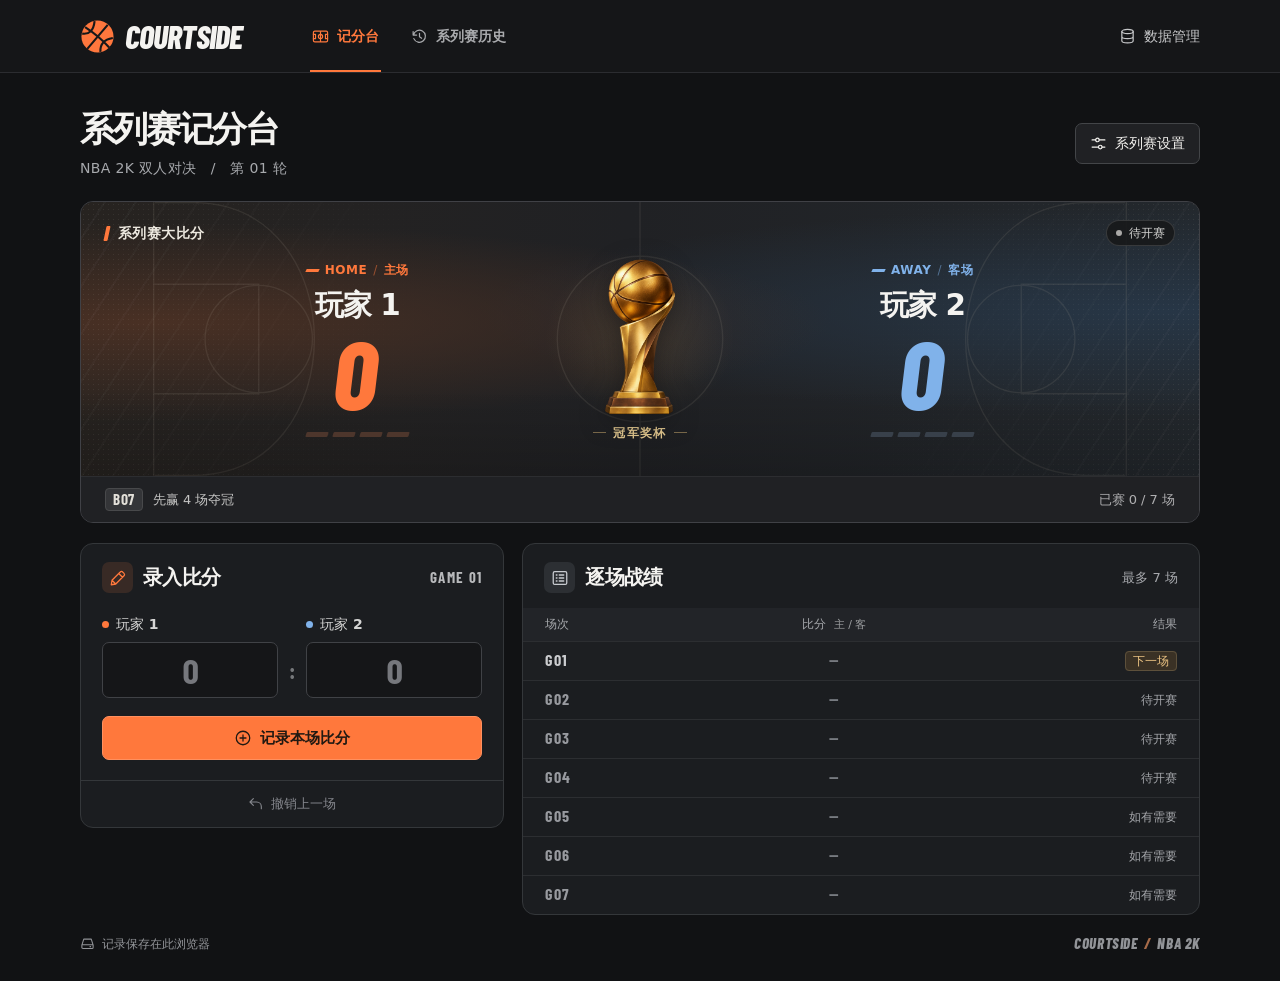
==== index.html @ f78f3f57 "Add Courtside NBA 2K series scoreboard" ====
<!doctype html>
<html lang="zh-CN">
<head>
  <meta charset="utf-8">
  <meta name="viewport" content="width=device-width, initial-scale=1, viewport-fit=cover">
  <meta name="theme-color" content="#111214">
  <meta name="description" content="和朋友打一轮 NBA 2K 系列赛。逐场记分，追踪胜场，争夺冠军奖杯。">
  <title>Courtside · NBA 2K 系列赛记分台</title>
  <link rel="icon" href="./assets/courtside.svg" type="image/svg+xml">
  <link rel="stylesheet" href="./style.css">
  <link rel="stylesheet" href="./dialogs.css">
  <link rel="stylesheet" href="./history.css">
  <script defer src="./engine.js"></script>
  <script defer src="./store.js"></script>
  <script defer src="./dialogs.js"></script>
  <script defer src="./history.js"></script>
  <script defer src="./app.js"></script>
</head>
<body>
  <a class="skip" href="#main">跳转到主要内容</a>
  <header class="site-header">
    <div class="header-inner wrap">
      <a class="brand" href="#board" aria-label="Courtside 记分台">
        <img src="./assets/courtside.svg" alt="" width="38" height="38">
        <span>COURTSIDE</span>
      </a>
      <nav aria-label="主要导航">
        <a class="nav-link active" data-view="board" href="#board" aria-current="page"><span data-icon="court"></span>记分台</a>
        <a class="nav-link" data-view="history" href="#history"><span data-icon="history"></span>系列赛历史</a>
      </nav>
      <button class="header-data" type="button" data-open="data"><span data-icon="database"></span>数据管理</button>
    </div>
  </header>

  <main class="wrap" id="main" tabindex="-1">
    <div class="titlebar">
      <div><h1 id="page-title">系列赛记分台</h1><p id="page-caption">NBA 2K 双人对决</p></div>
      <button class="secondary-btn" id="settings" type="button" data-open="settings"><span data-icon="sliders"></span>系列赛设置</button>
    </div>
    <div id="storage-warning" class="storage-warning" hidden></div>

    <div id="board-view">
      <section class="scoreboard" aria-labelledby="matchup-title">
        <div class="arena">
          <div class="arena-pattern" aria-hidden="true"></div>
          <svg class="court-lines" viewBox="0 0 1000 280" preserveAspectRatio="xMidYMid slice" aria-hidden="true" focusable="false">
            <g fill="none" stroke="currentColor" stroke-width="1.2">
              <path d="M65 -42H935V322H65Z M500 -42V322"/>
              <circle cx="500" cy="140" r="74"/>
              <path d="M66 18H100C245 18 245 262 100 262H66 M934 18H900C755 18 755 262 900 262H934 M65 91H159V189H65 M935 91H841V189H935"/>
              <circle cx="159" cy="140" r="48"/><circle cx="841" cy="140" r="48"/>
            </g>
          </svg>
          <div class="hero-top">
            <h2 id="matchup-title"><i></i>系列赛大比分</h2>
            <span class="status-pill" id="series-status"><i></i><span>待开赛</span></span>
          </div>
          <div class="matchup">
            <div class="competitor home">
              <span class="side-tag"><i></i>HOME <b>/</b> 主场</span>
              <h3 id="name-home">玩家 1</h3>
              <div class="win-count" id="wins-home" aria-label="主场 0 胜">0</div>
              <div class="win-marks" id="marks-home" aria-hidden="true"></div>
            </div>
            <div class="trophy-block">
              <div class="trophy-halo">
                <img id="trophy" src="./assets/trophy.png" alt="金色篮球冠军奖杯" width="238" height="512">
              </div>
              <div class="trophy-plaque"><i></i><span id="trophy-label">冠军奖杯</span><i></i></div>
            </div>
            <div class="competitor away">
              <span class="side-tag"><i></i>AWAY <b>/</b> 客场</span>
              <h3 id="name-away">玩家 2</h3>
              <div class="win-count" id="wins-away" aria-label="客场 0 胜">0</div>
              <div class="win-marks" id="marks-away" aria-hidden="true"></div>
            </div>
          </div>
        </div>
        <div class="hero-foot">
          <div><span class="format" id="hero-bo">BO7</span><span id="hero-rule">先赢 4 场夺冠</span></div>
          <span class="progress-count" id="progress-count">已赛 0 / 7 场</span>
        </div>
      </section>

      <div class="score-panels">
        <section class="panel entry-panel" aria-labelledby="entry-heading">
          <div class="panel-heading"><div class="panel-heading-label"><span class="icon-box orange-icon" data-icon="pen"></span><h2 id="entry-heading">录入比分</h2></div><span class="game-label" id="game-label">GAME 01</span></div>
          <form id="score-form" novalidate>
            <div class="score-inputs">
              <label class="input-side home"><span class="input-name"><i></i><span id="input-home-label">玩家 1</span></span><input id="score-home" type="text" inputmode="numeric" pattern="[0-9]*" autocomplete="off" maxlength="6" placeholder="0" required></label>
              <span class="input-colon" aria-hidden="true">:</span>
              <label class="input-side away"><span class="input-name"><i></i><span id="input-away-label">玩家 2</span></span><input id="score-away" type="text" inputmode="numeric" pattern="[0-9]*" autocomplete="off" maxlength="6" placeholder="0" required></label>
            </div>
            <p id="score-error" class="form-error" role="alert" hidden></p>
            <button class="record-btn" type="submit"><span data-icon="plus-circle"></span>记录本场比分</button>
          </form>
          <div class="winner-card" id="winner-card" hidden>
            <span class="winner-icon" data-icon="trophy"></span>
            <strong id="winner-name"></strong><p id="winner-text"></p>
            <button class="record-btn" type="button" data-open="next"><span data-icon="plus-circle"></span>开始下一轮</button>
          </div>
          <div class="entry-foot"><button id="undo" class="text-button" type="button" data-open="undo" disabled><span data-icon="undo"></span>撤销上一场</button></div>
        </section>
        <section class="panel log-panel" aria-labelledby="log-heading">
          <div class="panel-heading"><div class="panel-heading-label"><span class="icon-box" data-icon="list"></span><h2 id="log-heading">逐场战绩</h2></div><span class="quiet-meta" id="log-total">共 7 场</span></div>
          <div class="table-scroll"><table class="log-table"><thead><tr><th scope="col">场次</th><th scope="col">比分 <span class="order-hint">主 / 客</span></th><th scope="col">结果</th></tr></thead><tbody id="game-list"></tbody></table></div>
        </section>
      </div>
    </div>
    <section id="history-view" aria-label="历史系列赛" hidden></section>
  </main>
  <footer class="wrap site-footer">
    <span class="save-state" id="save-state"><span data-icon="drive"></span><span id="save-text">保存在此浏览器</span></span>
    <span class="footer-wordmark">COURTSIDE <i>/</i> NBA 2K</span>
  </footer>
  <div id="toast" class="toast" role="status" aria-live="polite"></div>
  <noscript>请启用 JavaScript 以使用系列赛记分台。</noscript>
</body>
</html>
---- style.css ----
@font-face{font-family:"Barlow Condensed";src:url("./assets/barlow-condensed-bold.ttf") format("truetype");font-style:normal;font-weight:700;font-display:swap}
@font-face{font-family:"Barlow Condensed";src:url("./assets/barlow-condensed-extrabold-italic.ttf") format("truetype");font-style:italic;font-weight:800;font-display:swap}
:root {
  color-scheme:dark;
  --bg:#111214; --panel:#1b1d20; --line:#34373a; --muted:#a7a9ad;
  --ink:#f4f3f0; --orange:#ff783c; --blue:#80b2ea; --gold:#e5bd70;
  --display:"Barlow Condensed","Arial Narrow",sans-serif;
  --body:"PingFang SC","Noto Sans SC","Microsoft YaHei",system-ui,sans-serif;
}
*{box-sizing:border-box}
body{margin:0;background:var(--bg);font-family:var(--body);color:var(--ink);line-height:1.5;-webkit-font-smoothing:antialiased}
[hidden]{display:none!important}
button,input{font:inherit}
button,a,input{-webkit-tap-highlight-color:transparent}
button{cursor:pointer;color:inherit}
button:disabled{cursor:default}
button:focus-visible,a:focus-visible,summary:focus-visible{outline:2px solid var(--orange);outline-offset:4px}
input:focus-visible{outline:2px solid var(--orange);outline-offset:2px}
button:not(:disabled):active{transform:translateY(1px)}
a{color:inherit}
h1,h2,h3,p{margin:0}
.skip{position:fixed;z-index:20;top:-8rem;left:1rem;background:var(--orange);color:#151515;padding:8px 15px}
.skip:focus{top:1rem}
.wrap{width:min(1120px,calc(100% - 88px));margin-inline:auto}
.site-header{background:#151618;border-bottom:1px solid #2b2c30}
.header-inner{display:flex;align-items:center;gap:clamp(28px,5.3vw,82px);height:72px}
.brand{display:inline-flex;align-items:center;gap:10px;text-decoration:none}
.brand img{width:35px;height:35px}
.brand span,.footer-wordmark{font:italic 800 32px/.95 var(--display);letter-spacing:-.028em}
.header-inner nav{height:100%;display:flex;gap:28px}
.nav-link{border-bottom:2px solid transparent;display:inline-flex;align-items:center;gap:8px;padding:2px 2px 0;text-decoration:none;color:#a9aaad;font-size:14px;font-weight:600;white-space:nowrap}
.nav-link svg,.header-data svg,.secondary-btn svg{width:17px;height:17px}
.nav-link:hover,.text-button:hover:not(:disabled){color:var(--ink)}
.nav-link.active{color:var(--orange);border-bottom-color:var(--orange)}
[data-icon]{display:inline-flex;align-items:center;justify-content:center;flex:none}
.header-data,.secondary-btn{display:inline-flex;align-items:center;justify-content:center;gap:8px;font-size:14px;white-space:nowrap;font-weight:550;border-radius:7px}
.header-data{margin-left:auto;background:transparent;border:0;color:#c6c7c9;padding:10px 0 10px 10px}
.header-data:hover{color:white}
main{outline:none}
.titlebar{display:flex;align-items:center;justify-content:space-between;gap:16px;margin:34px 0 22px}
h1{font-size:clamp(29px,2.75vw,40px);line-height:1.25;letter-spacing:-.055em;font-weight:770}
.titlebar p{font-size:14px;color:var(--muted);margin-top:7px;letter-spacing:.025em}
.secondary-btn{border:1px solid #434548;background:#202124;padding:9px 14px;min-height:40px}
.secondary-btn:hover{background:#2a2c2e;border-color:#666}
.scoreboard,.panel{border:1px solid var(--line);border-radius:13px;overflow:hidden;background:var(--panel)}
.scoreboard{border-color:#404146}
.arena{position:relative;isolation:isolate;overflow:hidden;background:radial-gradient(ellipse at 6% 44%,#493024 0%,transparent 46%),radial-gradient(ellipse at 97% 40%,#273646 0%,transparent 45%),linear-gradient(90deg,#272320,#202124 49%,#23282d)}
.arena::before,.arena::after{content:"";position:absolute;z-index:-1;inset:0;pointer-events:none}
.arena::before{background:repeating-linear-gradient(123deg,transparent 0 19px,rgba(255,255,255,.032) 19px 21px,transparent 21px 26px);mask-image:linear-gradient(110deg,#151515,transparent 29%,transparent 72%,black)}
.arena::after{background:linear-gradient(180deg,transparent 68%,rgba(0,0,0,.19))}
.arena-pattern{position:absolute;inset:0;background-image:radial-gradient(rgba(241,234,217,.22) .7px,transparent 1px);background-size:5px 5px;mask-image:linear-gradient(92deg,#0006,transparent 33%,transparent 67%,#0006);z-index:-1}
.court-lines{position:absolute;inset:0;width:100%;height:100%;color:#b8af9e;opacity:.115;z-index:-1;pointer-events:none}
.hero-top{display:flex;align-items:center;justify-content:space-between;gap:10px;position:relative;margin:18px 24px 0}
.hero-top h2{display:flex;align-items:center;gap:9px;font-size:14px;color:#ece8df;font-weight:650;letter-spacing:.035em}
.hero-top h2 i{display:block;background:var(--orange);width:4px;height:15px;border-radius:1px;transform:skew(-12deg)}
.status-pill{display:flex;align-items:center;gap:7px;background:#17191ae0;border:1px solid #ffffff23;color:#d3d3d1;font-size:12px;font-weight:550;padding:3px 9px;border-radius:20px}
.status-pill i{width:6px;height:6px;border-radius:50%;background:#aaa9a7}
.status-pill.playing i{background:#87c4a4}
.status-pill.finished{color:#f0cb83;border-color:#e5bd7040}.status-pill.finished i{background:var(--gold)}
.matchup{width:min(88%,930px);margin:0 auto;display:grid;grid-template-columns:minmax(0,1fr) minmax(115px,.55fr) minmax(0,1fr);align-items:center;text-align:center;min-height:230px;padding:0 0 22px;position:relative}
.home{--side:var(--orange)} .away{--side:var(--blue)}
.competitor{min-width:0;display:flex;align-items:center;flex-direction:column}
.side-tag{display:flex;align-items:center;gap:6px;color:var(--side);font-size:12px;font-weight:650;letter-spacing:.045em;line-height:1.3}
.side-tag i{width:13px;height:3px;transform:skew(-25deg);background:var(--side)}
.side-tag b{font-weight:400;opacity:.5}
.competitor h3{font-size:clamp(20px,2.3vw,31px);max-width:100%;overflow-wrap:anywhere;font-weight:700;line-height:1.25;letter-spacing:-.035em;margin:9px 0 3px}
.win-count{color:var(--side);font:italic 800 clamp(78px,7.4vw,108px)/.96 var(--display);font-variant-numeric:tabular-nums;letter-spacing:-.04em;padding-right:.08em}
.win-marks{display:flex;align-items:center;justify-content:center;gap:5px;margin-top:14px}
.win-marks i{width:22px;height:5px;border-radius:1px;background:color-mix(in srgb,var(--side) 17%,#292929);transform:skew(-17deg)}
.win-marks .won{background:var(--side)}
.trophy-block{align-self:center;display:flex;align-items:center;flex-direction:column;min-width:0}
.trophy-halo{position:relative;display:grid;place-items:center;width:100%;isolation:isolate}
.trophy-halo::before{content:"";position:absolute;z-index:-1;width:200px;height:180px;background:radial-gradient(ellipse,#d7a55321,transparent 67%);pointer-events:none}
.trophy-halo img{width:auto;height:157px;max-width:95%;object-fit:contain;filter:drop-shadow(0 6px 12px #10101190)}
.trophy-plaque{display:flex;align-items:center;justify-content:center;gap:7px;font-size:12px;font-weight:650;letter-spacing:.12em;color:#e3c88f;margin-top:8px;max-width:100%}
.trophy-plaque i{width:13px;height:1px;background:#b99b66;opacity:.58;flex:none}
.trophy-plaque span{overflow-wrap:anywhere;min-width:0}
.scoreboard.champion .trophy-halo img{filter:drop-shadow(0 0 12px #bd901b55)}
.hero-foot{padding:11px 24px;display:flex;align-items:center;justify-content:space-between;gap:12px;background:#202124;border-top:1px solid #ffffff0e;color:#c4c4c3;font-size:13px}
.hero-foot>div{display:flex;align-items:center;gap:10px}
.format{color:#e3e0d9;background:#343538;border:1px solid #48494b;border-radius:4px;padding:0px 7px;font:700 15px/1.4 var(--display);letter-spacing:.04em}
.progress-count{font-variant-numeric:tabular-nums;color:#afafb1}
.score-panels{display:grid;grid-template-columns:minmax(275px,.77fr) minmax(0,1.23fr);gap:18px;margin-top:20px;align-items:start}
.panel-heading{display:flex;align-items:center;justify-content:space-between;gap:10px;padding:18px 21px 15px}
.panel-heading-label{display:flex;align-items:center;gap:10px}
.panel-heading h2{font-size:20px;font-weight:700;line-height:1.25;letter-spacing:-.035em}
.icon-box{width:31px;height:31px;border-radius:7px;background:#2c2f33;color:#c8cbd0}
.icon-box svg{width:18px;height:18px}
.orange-icon{color:var(--orange);background:#382a25}
.game-label{font:700 15px/1 var(--display);color:#b8b9bb;letter-spacing:.09em}
.quiet-meta{font-size:13px;color:var(--muted)}
#score-form{padding:6px 21px 20px}
.score-inputs{display:grid;grid-template-columns:minmax(0,1fr) auto minmax(0,1fr);align-items:end;gap:11px}
.input-side{display:flex;flex-direction:column;gap:7px;min-width:0}
.input-name{display:flex;align-items:center;gap:7px;color:#d5d5d4;font-weight:550;font-size:14px;overflow-wrap:anywhere}
.input-name i,.win-dot{width:7px;height:7px;border-radius:50%;background:var(--side);display:inline-block;flex-shrink:0}
.input-side input{width:100%;border:1px solid #404246;background:#151618;border-radius:7px;text-align:center;color:var(--side);height:56px;font:700 35px/1 var(--display);font-variant-numeric:tabular-nums}
.input-side input:focus-visible{outline-color:var(--side)}
.input-side input::placeholder{color:#76787d;opacity:1}
.input-side input[aria-invalid=true]{border-color:#f8957c}
.input-colon{height:56px;display:grid;place-content:center;color:#76787b;font:bold 23px/1 var(--display)}
.record-btn{display:flex;justify-content:center;align-items:center;gap:8px;width:100%;min-height:44px;margin-top:18px;border:1px solid #ff905f;border-radius:7px;background:var(--orange);color:#211912;font-weight:700;font-size:15px}
.record-btn:hover{background:#ff8a54}.record-btn:disabled{opacity:.7}
.record-btn svg{width:18px;height:18px}
.entry-foot{border-top:1px solid var(--line);padding:8px 21px;display:flex;justify-content:center}
.text-button{border:0;background:none;display:inline-flex;align-items:center;gap:7px;min-height:30px;color:#c4c7ca;font-size:13px}
.text-button svg{width:16px;height:16px}.text-button:disabled{color:#84868c}
.table-scroll{width:100%;overflow-x:auto}
.log-table{width:100%;border-collapse:collapse;table-layout:fixed;text-align:left}
.log-table th:first-child,.log-table td:first-child{padding-left:22px;width:29%}
.log-table th:nth-child(2),.log-table td:nth-child(2){text-align:center;width:34%}
.log-table th:last-child,.log-table td:last-child{text-align:right;padding-right:22px}
.log-table thead{background:#222428;color:#a6a8ac}
.log-table th{font-weight:500;font-size:12px;padding:7px 0}
.order-hint{font-size:11px;color:#9b9d9f;margin-left:4px}
.log-table td{padding:8px 0;border-top:1px solid #2c2e31;font-size:14px}
.game-num{font:700 16px/1.2 var(--display);letter-spacing:.08em;color:#cbcccf}
tr.future .game-num{color:#989a9f}tr.upcoming{background:#ffffff02}
.log-score{font:700 19px/1 var(--display);letter-spacing:.04em}
.log-score .higher-home{color:var(--orange)}.log-score .higher-away{color:var(--blue)}
.log-score b{font-weight:400;color:#87898d;padding:0 4px}
.result-name{font-size:13px;font-weight:550;display:inline-flex;align-items:center;gap:6px;max-width:100%;overflow-wrap:anywhere}
.result-name .win-dot{width:6px;height:6px}
.empty-score{font:700 16px/1 var(--display);letter-spacing:.08em;color:#777a80}
.game-status{font-size:12px;color:#a4a6aa}
.upcoming .game-status{border:1px solid #5d503b;border-radius:4px;padding:2px 7px;color:#e9c182;background:#3a3125}
.winner-card{text-align:center;padding:0 21px 18px}
.winner-card .winner-icon{color:var(--gold);margin:0 auto;display:flex}
.winner-card strong{font-size:21px;display:block;overflow-wrap:anywhere;margin-top:5px;color:var(--gold)}
.winner-card p{font-size:14px;color:var(--muted);margin-top:4px}
.site-footer{display:flex;justify-content:space-between;align-items:center;gap:10px;padding:20px 0 28px;color:#929498;font-size:12px}
.save-state{display:inline-flex;align-items:center;gap:7px}.save-state svg{width:15px;height:15px}
.footer-wordmark{font-size:15px;letter-spacing:.04em;color:#929498}.footer-wordmark i{color:#a66b49;margin:0 3px}
.toast{position:fixed;bottom:22px;left:50%;transform:translateX(-50%);z-index:12;background:#f1ebe3;border:1px solid #fff5;color:#191818;padding:10px 17px;border-radius:8px;box-shadow:0 4px 25px #0006;font-size:14px;font-weight:550;max-width:calc(100% - 30px);width:max-content;pointer-events:none}
.toast:empty{display:none}
.form-error,.storage-warning{color:#ffb090;font-size:14px;line-height:1.6;margin-top:10px}
.storage-warning{background:#392d24;border:1px solid #63503b;padding:12px 16px;border-radius:8px;margin:0 0 12px}
@media(min-width:1500px){.titlebar{margin-top:42px}.matchup{min-height:248px}}
@media(max-width:800px){.wrap{width:calc(100% - 40px)}.header-inner{gap:30px;height:64px}.header-inner nav{gap:18px}.matchup{width:96%}.score-panels{gap:12px;grid-template-columns:minmax(245px,.85fr) minmax(0,1.15fr)}.panel-heading{padding:16px}.panel-heading h2{font-size:18px}#score-form{padding:4px 16px 17px}.order-hint{display:none}}
@media(max-width:650px){
  .wrap{width:calc(100% - 32px)}.header-inner{height:auto;min-height:89px;display:grid;gap:0;grid-template-columns:1fr auto;grid-template-rows:50px 39px}
  .brand{width:fit-content;gap:7px}.brand img{width:27px;height:27px}.brand span{font-size:27px}
  .header-data{grid-row:1;grid-column:2;font-size:13px;min-height:40px}.header-data svg{width:15px;height:15px}
  .header-inner nav{grid-row:2;grid-column:1/-1;gap:25px}.nav-link{font-size:13px;gap:6px;padding-top:0}.nav-link svg{width:15px;height:15px}
  .titlebar{margin:20px 0 15px;gap:8px}.titlebar p{font-size:12px;margin-top:4px}.secondary-btn{padding:7px 10px;min-height:38px;font-size:13px;gap:5px}
  .hero-top{margin:14px 14px 0}.hero-top h2{font-size:13px}.status-pill{font-size:11px}
  .matchup{width:100%;grid-template-columns:minmax(0,1fr) minmax(73px,.62fr) minmax(0,1fr);padding:9px 11px 20px;min-height:167px}
  .competitor h3{font-size:20px;margin:7px 0 1px}.win-count{font-size:70px}.win-marks{gap:4px;margin-top:9px}.win-marks i{width:14px;height:4px}
  .trophy-halo img{height:105px}.trophy-plaque{font-size:10px;gap:4px;letter-spacing:.02em;margin-top:5px}.trophy-plaque i{width:7px}.trophy-halo::before{width:125px;height:120px}
  .side-tag{font-size:10px;gap:4px}.side-tag i{width:8px;height:2px}
  .hero-foot{padding:9px 14px;font-size:12px}.format{font-size:13px}
  .score-panels{grid-template-columns:1fr;gap:14px;margin-top:14px}.panel-heading{padding:15px 16px 11px}
  .score-inputs{gap:12px}.input-side input,.input-colon{height:48px}.input-side input{font-size:30px}
  .record-btn{margin-top:14px}.entry-foot{padding:3px 16px}.text-button{min-height:36px}
  .log-table td{padding:9px 0}.site-footer{padding-top:17px}.footer-wordmark{font-size:13px}.order-hint{display:inline}
}
@media(max-width:355px){.wrap{width:calc(100% - 22px)}.secondary-btn{font-size:12px}h1{font-size:26px}.win-marks i{width:11px}.trophy-halo img{height:92px}.competitor h3{font-size:18px}.matchup{padding-inline:5px}}
---- dialogs.css ----
.cs-dialog {
  box-sizing: border-box;
  width: min(470px, calc(100vw - 32px));
  max-height: min(90vh, 760px);
  max-height: min(90dvh, 760px);
  margin: auto;
  padding: 0;
  overflow: auto;
  color-scheme: dark;
  color: #f6f6f5;
  background: var(--panel, #1b1d20);
  border: 1px solid #45474a;
  border-radius: 18px;
  font: inherit;
  text-align: left;
  box-shadow: 0 24px 80px #0008;
}
.cs-dialog[open] { animation: cs-sheet-in .16s ease-out; }
.cs-dialog::backdrop { background: rgb(8 9 11 / 74%); backdrop-filter: blur(4px); }
body:has(.cs-dialog[open]) { overflow: hidden; }
.cs-dialog *, .cs-dialog *::after, .cs-dialog *::before { box-sizing: border-box; }
.cs-d-inner { padding: 24px; }
.cs-d-head { display: flex; align-items: center; justify-content: space-between; gap: 12px; margin-block-end: 12px; }
.cs-d-heading { display: flex; align-items: center; gap: 9px; }
.cs-d-heading > svg { flex-shrink: 0; color: var(--orange, #ff783c); }
.cs-dialog button, .cs-dialog input { font: inherit; }
.cs-dialog button { cursor: pointer; touch-action: manipulation; }
.cs-d-close {
  width: 36px; height: 36px; padding: 0; display: grid; place-items: center;
  border-radius: 50%; border: 1px solid var(--line, #34373a); background: transparent; color: var(--muted, #a7a9ad);
}
.cs-d-close:hover { color: #fff; border-color: #747577; }
.cs-dialog .cs-d-title { margin: 0; font-size: 26px; font-weight: 750; line-height: 1.23; letter-spacing: -.025em; }
.cs-dialog .cs-d-description { margin: 0 0 23px; color: var(--muted, #a7a9ad); font-size: 14px; line-height: 1.6; }
.cs-d-form { margin: 0; }
.cs-d-players { display: grid; grid-template-columns: repeat(2, minmax(0, 1fr)); gap: 12px; }
.cs-d-player { min-width: 0; display: grid; gap: 8px; }
.cs-d-player > span, .cs-d-fieldset legend { font-size: 13px; color: #d7d7d7; font-weight: 600; }
.cs-d-player > span { display: flex; gap: 8px; align-items: center; }
.cs-d-dot { width: 7px; height: 7px; border-radius: 50%; }
.cs-d-dot.p1 { background: var(--orange, #ff783c); }
.cs-d-dot.p2 { background: var(--blue, #80b2ea); }
.cs-dialog .cs-d-player input {
  width: 100%; min-width: 0; height: 44px; border-radius: 7px;
  padding: 0 11px; font-size: 16px; color: #fff; background: #131517; border: 1px solid #3d4044;
}
.cs-d-fieldset { display: block; min-width: 0; margin: 22px 0 0; padding: 0; border: 0; }
.cs-d-fieldset legend { margin-bottom: 9px; padding: 0; }
.cs-d-formats { display: grid; grid-template-columns: repeat(3, minmax(0, 1fr)); gap: 7px; }
.cs-d-option { position: relative; cursor: pointer; }
.cs-d-option input {
  position: absolute; width: 1px; height: 1px; top: 50%; left: 50%;
  clip-path: inset(50%); margin: 0; overflow: hidden;
}
.cs-d-option > span {
  display: grid; justify-items: center; align-content: center; gap: 1px; min-height: 62px;
  color: #d4d4d5; background: #191b1e; border: 1px solid #404247; border-radius: 8px;
}
.cs-d-option b { font-family: 'Barlow Condensed', 'Arial Narrow', sans-serif; font-size: 20px; line-height: 1.15; }
.cs-d-option small { color: var(--muted, #a7a9ad); font-size: 11px; }
.cs-d-option input:checked + span { color: #ff955e; border-color: var(--orange, #ff783c); background: #32251f; }
.cs-d-option input:checked + span small { color: #edb291; }
.cs-d-option:has(input:disabled) { cursor: default; }
.cs-d-option input:disabled:not(:checked) + span { opacity: .64; }
.cs-dialog .cs-d-hint { margin: 8px 0 0; color: var(--muted, #a7a9ad); font-size: 12px; }
.cs-d-reset-row { margin-top: 21px; border-top: 1px solid var(--line, #34373a); padding-top: 9px; }
.cs-dialog .cs-d-text-btn {
  display: inline-flex; align-items: center; gap: 7px; min-height: 40px; padding: 0 3px;
  color: #efac92; border: 0; border-radius: 4px; background: transparent; font-size: 13px;
}
.cs-d-text-btn:hover { text-decoration: underline; text-underline-offset: 3px; }
.cs-d-actions { display: flex; justify-content: flex-end; gap: 9px; margin-top: 24px; }
.cs-dialog .cs-d-btn {
  min-height: 42px; padding: 8px 17px; border: 1px solid transparent; border-radius: 7px;
  text-align: center; line-height: 1.3; font-size: 14px; font-weight: 650;
}
.cs-dialog .cs-d-secondary { border-color: #474a4d; color: #e0e0de; background: #222427; }
.cs-dialog .cs-d-secondary:hover { background: #303337; }
.cs-d-primary { background: var(--orange, #ff783c); color: #20150f; }
.cs-d-primary:hover { background: #ff945d; }
.cs-d-danger { background: #ffa488; color: #32190f; }
.cs-d-danger:hover { background: #ffbba6; }
.cs-d-btn:disabled { opacity: .6; cursor: wait; }
.cs-dialog .cs-d-error {
  margin: 16px 0 0; padding: 8px 11px; border-left: 2px solid #ff966f;
  background: #352622; color: #ffbea9; font-size: 13px; line-height: 1.55;
}
.cs-d-summary {
  display: flex; justify-content: space-between; align-items: center; gap: 12px;
  background: #141618; border: 1px solid var(--line, #34373a); border-radius: 9px; padding: 13px;
}
.cs-d-summary span, .cs-d-summary small { font-size: 12px; color: var(--muted, #a7a9ad); }
.cs-d-summary span { flex-shrink: 0; }
.cs-d-summary strong { font-size: 15px; text-align: right; overflow-wrap: anywhere; }
.cs-d-summary.cs-d-preview { align-items: flex-start; flex-direction: column; gap: 5px; }
.cs-d-preview strong { text-align: left; }
.cs-d-preview span { max-width: 100%; overflow-wrap: anywhere; }
.cs-d-data-list { border: 1px solid var(--line, #34373a); border-radius: 10px; overflow: hidden; }
.cs-dialog .cs-d-data-row {
  width: 100%; min-height: 66px; display: flex; align-items: center; gap: 11px;
  padding: 11px 13px; margin: 0; border: 0; border-radius: 0; text-align: left; color: #f5f5f4; background: #202225;
}
.cs-dialog .cs-d-data-row + .cs-d-data-row { border-top: 1px solid var(--line, #34373a); }
.cs-dialog .cs-d-data-row:hover { background: #292b2e; }
.cs-d-data-icon { display: grid; place-items: center; width: 35px; height: 35px; border-radius: 7px; color: #e3dcd5; background: #303033; }
.cs-d-data-row > svg { margin-left: auto; flex-shrink: 0; color: var(--muted, #a7a9ad); }
.cs-d-data-copy { display: grid; gap: 2px; }
.cs-d-data-copy strong { font-size: 14px; }
.cs-d-data-copy small { font-size: 12px; color: var(--muted, #a7a9ad); }
.cs-dialog .cs-d-storage { display: flex; align-items: flex-start; gap: 7px; margin: 15px 0 0; color: var(--muted, #a7a9ad); font-size: 12px; line-height: 1.55; }
.cs-d-storage svg { flex-shrink: 0; margin-top: 2px; }
.cs-dialog :is(button, input):focus-visible, .cs-d-option input:focus-visible + span {
  outline: 2px solid #ffb591; outline-offset: 3px;
}
.cs-dialog .cs-d-data-row:focus-visible { outline-offset: -3px; }
@keyframes cs-sheet-in {
  from { opacity: .2; transform: translateY(5px); }
  to { opacity: 1; transform: translateY(0); }
}
@media (max-width: 480px) {
  .cs-d-inner { padding: 18px; }
  .cs-d-actions .cs-d-btn { flex: 1; }
  .cs-d-close { width: 42px; height: 42px; }
  .cs-d-players { gap: 8px; }
}
@media (max-width: 320px) { .cs-d-players { grid-template-columns: 1fr; } }
@media (prefers-reduced-motion: reduce) { .cs-dialog[open] { animation: none; } }
---- history.css ----
.archive-list {
  display: grid;
  gap: 14px;
}
.archive-entry,
.archive-empty {
  color: #f5f4f1;
  background: var(--panel, #1b1d20);
  border: 1px solid var(--line, #34373a);
  border-radius: 16px;
}
.archive-empty {
  display: grid;
  justify-items: center;
  padding: clamp(38px, 7vw, 78px) 22px;
  text-align: center;
}
.archive-empty-emblem,
.archive-mark {
  display: grid;
  place-items: center;
  color: var(--orange, #ff783c);
  background: #30251f;
  border: 1px solid #56372a;
}
.archive-empty-emblem {
  width: 72px;
  height: 72px;
  border-radius: 22px;
  transform: rotate(-6deg);
}
.archive-empty-emblem svg {
  width: 36px;
  transform: rotate(6deg);
}
.archive-empty h2 {
  margin: 22px 0 8px;
  font-size: clamp(19px, 2.3vw, 25px);
}
.archive-empty p {
  margin: 0;
  color: var(--muted, #a7a9ad);
  font-size: 14px;
  line-height: 1.75;
}
.archive-return {
  appearance: none;
  margin: 25px 0 0;
  padding: 10px 20px;
  min-height: 44px;
  font: inherit;
  font-size: 14px;
  font-weight: 700;
  color: #22150e;
  background: var(--orange, #ff783c);
  border: 0;
  border-radius: 8px;
  cursor: pointer;
}
.archive-return:hover {
  background: #ff925d;
}
.archive-summary {
  display: grid;
  grid-template-columns: 42px minmax(0, 1fr) minmax(100px, 25%) 12px;
  align-items: center;
  gap: 18px;
  padding: 20px 24px;
  list-style: none;
  cursor: pointer;
}
.archive-summary::-webkit-details-marker {
  display: none;
}
.archive-summary:focus-visible,
.archive-return:focus-visible {
  outline: 2px solid var(--orange, #ff783c);
  outline-offset: 3px;
}
.archive-mark {
  width: 42px;
  height: 42px;
  border-radius: 12px;
}
.archive-mark svg {
  width: 24px;
}
.archive-description,
.archive-tally {
  display: grid;
  min-width: 0;
}
.archive-description {
  gap: 5px;
}
.archive-meta,
.archive-opponent {
  color: var(--muted, #a7a9ad);
  font-size: 12px;
}
.archive-meta {
  display: flex;
  flex-wrap: wrap;
  align-items: center;
  gap: 3px 12px;
  font-variant-numeric: tabular-nums;
}
.archive-series-num {
  font-weight: 650;
  color: #e1ddd8;
}
.archive-champion {
  display: flex;
  align-items: center;
  flex-wrap: wrap;
  gap: 4px 8px;
}
.archive-winner-name {
  font-size: 19px;
  font-weight: 720;
  overflow-wrap: anywhere;
}
.archive-winner-label {
  color: var(--orange, #ff783c);
  font-size: 11px;
  font-weight: 700;
}
.archive-tally {
  justify-items: end;
  gap: 2px;
  text-align: right;
}
.archive-scoreline {
  display: inline-flex;
  align-items: center;
  gap: 9px;
  font-size: 22px;
  line-height: 1.2;
  font-weight: 700;
  font-variant-numeric: tabular-nums;
}
.archive-scoreline strong {
  color: var(--orange, #ff783c);
}
.archive-opponent {
  overflow-wrap: anywhere;
}
.archive-chevron {
  width: 8px;
  height: 8px;
  align-self: center;
  border: solid var(--muted, #a7a9ad);
  border-width: 0 1.5px 1.5px 0;
  transform: rotate(45deg);
}
.archive-entry[open] .archive-chevron {
  transform: rotate(-135deg);
}
.archive-games {
  table-layout: fixed;
  width: calc(100% - 48px);
  margin: 0 24px 14px;
  border-collapse: collapse;
  font-variant-numeric: tabular-nums;
}
.archive-games th,
.archive-games td {
  padding: 10px 6px;
  border-top: 1px solid var(--line, #34373a);
  text-align: right;
  overflow-wrap: anywhere;
}
.archive-games th:first-child {
  width: 25%;
  text-align: left;
}
.archive-games th {
  color: var(--muted, #a7a9ad);
  font-size: 12px;
  font-weight: 500;
}
.archive-games td {
  font-size: 14px;
}
.archive-game-win {
  font-weight: 700;
}
.archive-game-win.side-0 {
  color: var(--orange, #ff783c);
}
.archive-game-win.side-1 {
  color: var(--blue, #80b2ea);
}
.archive-visually-hidden {
  position: absolute;
  width: 1px;
  height: 1px;
  padding: 0;
  margin: -1px;
  overflow: hidden;
  clip-path: inset(50%);
  white-space: nowrap;
}
@media (max-width: 560px) {
  .archive-summary {
    grid-template-columns: minmax(0, 1fr) minmax(58px, 25%) 9px;
    gap: 12px;
    padding: 16px;
  }
  .archive-mark {
    display: none;
  }
  .archive-meta {
    gap: 2px 8px;
    font-size: 11px;
  }
  .archive-meta time {
    width: 100%;
  }
  .archive-winner-name {
    font-size: 17px;
  }
  .archive-scoreline {
    font-size: 20px;
  }
  .archive-games {
    width: calc(100% - 32px);
    margin-inline: 16px;
  }
}
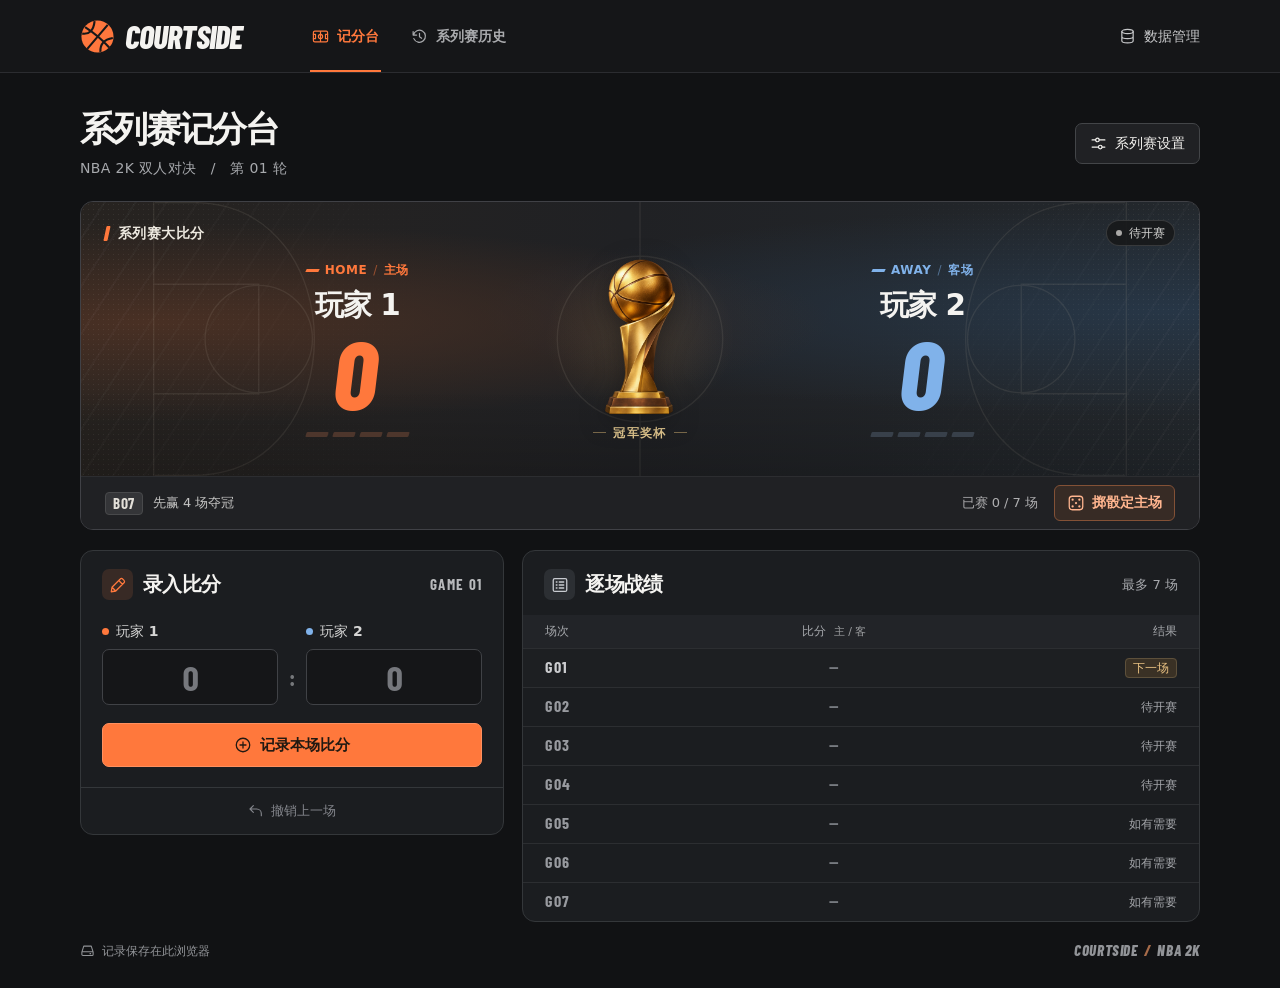
==== commit b366b985: "Draw home court with two dice before each game" ====
--- a/index.html
+++ b/index.html
@@ -7,14 +7,16 @@
   <meta name="description" content="和朋友打一轮 NBA 2K 系列赛。逐场记分，追踪胜场，争夺冠军奖杯。">
   <title>Courtside · NBA 2K 系列赛记分台</title>
   <link rel="icon" href="./assets/courtside.svg" type="image/svg+xml">
-  <link rel="stylesheet" href="./style.css">
+  <link rel="stylesheet" href="./style.css?v=2">
   <link rel="stylesheet" href="./dialogs.css">
-  <link rel="stylesheet" href="./history.css">
-  <script defer src="./engine.js"></script>
+  <link rel="stylesheet" href="./dice.css">
+  <link rel="stylesheet" href="./history.css?v=2">
+  <script defer src="./engine.js?v=2"></script>
   <script defer src="./store.js"></script>
-  <script defer src="./dialogs.js"></script>
-  <script defer src="./history.js"></script>
-  <script defer src="./app.js"></script>
+  <script defer src="./dialogs.js?v=2"></script>
+  <script defer src="./dice.js"></script>
+  <script defer src="./history.js?v=2"></script>
+  <script defer src="./app.js?v=2"></script>
 </head>
 <body>
   <a class="skip" href="#main">跳转到主要内容</a>
@@ -57,7 +59,7 @@
           </div>
           <div class="matchup">
             <div class="competitor home">
-              <span class="side-tag"><i></i>HOME <b>/</b> 主场</span>
+              <span class="side-tag"><i></i><span id="home-role-en">HOME</span><b>/</b><span id="home-role">主场</span></span>
               <h3 id="name-home">玩家 1</h3>
               <div class="win-count" id="wins-home" aria-label="主场 0 胜">0</div>
               <div class="win-marks" id="marks-home" aria-hidden="true"></div>
@@ -69,7 +71,7 @@
               <div class="trophy-plaque"><i></i><span id="trophy-label">冠军奖杯</span><i></i></div>
             </div>
             <div class="competitor away">
-              <span class="side-tag"><i></i>AWAY <b>/</b> 客场</span>
+              <span class="side-tag"><i></i><span id="away-role-en">AWAY</span><b>/</b><span id="away-role">客场</span></span>
               <h3 id="name-away">玩家 2</h3>
               <div class="win-count" id="wins-away" aria-label="客场 0 胜">0</div>
               <div class="win-marks" id="marks-away" aria-hidden="true"></div>
@@ -79,6 +81,7 @@
         <div class="hero-foot">
           <div><span class="format" id="hero-bo">BO7</span><span id="hero-rule">先赢 4 场夺冠</span></div>
           <span class="progress-count" id="progress-count">已赛 0 / 7 场</span>
+          <button class="home-dice-button" id="home-dice" type="button" aria-haspopup="dialog"><span data-icon="die"></span><span id="home-dice-label">掷骰定主场</span></button>
         </div>
       </section>
 
@@ -92,7 +95,7 @@
               <label class="input-side away"><span class="input-name"><i></i><span id="input-away-label">玩家 2</span></span><input id="score-away" type="text" inputmode="numeric" pattern="[0-9]*" autocomplete="off" maxlength="6" placeholder="0" required></label>
             </div>
             <p id="score-error" class="form-error" role="alert" hidden></p>
-            <button class="record-btn" type="submit"><span data-icon="plus-circle"></span>记录本场比分</button>
+            <button class="record-btn" type="submit"><span data-icon="plus-circle"></span><span id="record-label">记录本场比分</span></button>
           </form>
           <div class="winner-card" id="winner-card" hidden>
             <span class="winner-icon" data-icon="trophy"></span>
--- a/style.css
+++ b/style.css
@@ -76,7 +76,12 @@
 .trophy-plaque i{width:13px;height:1px;background:#b99b66;opacity:.58;flex:none}
 .trophy-plaque span{overflow-wrap:anywhere;min-width:0}
 .scoreboard.champion .trophy-halo img{filter:drop-shadow(0 0 12px #bd901b55)}
-.hero-foot{padding:11px 24px;display:flex;align-items:center;justify-content:space-between;gap:12px;background:#202124;border-top:1px solid #ffffff0e;color:#c4c4c3;font-size:13px}
+.hero-foot{padding:8px 24px;display:grid;grid-template-columns:1fr auto auto;align-items:center;gap:16px;background:#202124;border-top:1px solid #ffffff0e;color:#c4c4c3;font-size:13px}
+.hero-foot:has(.home-dice-button[hidden]){grid-template-columns:1fr auto}
+.home-dice-button{display:inline-flex;align-items:center;justify-content:center;gap:7px;min-height:36px;padding:5px 12px;border:1px solid #835136;border-radius:6px;background:#372b25;color:#ffb58f;font:600 14px/1.4 var(--body)}
+.home-dice-button svg{width:18px;height:18px}
+.home-dice-button:hover{background:#493326;border-color:#ab704b}
+.game-home{display:block;color:var(--muted);font-size:12px;overflow-wrap:anywhere}
 .hero-foot>div{display:flex;align-items:center;gap:10px}
 .format{color:#e3e0d9;background:#343538;border:1px solid #48494b;border-radius:4px;padding:0px 7px;font:700 15px/1.4 var(--display);letter-spacing:.04em}
 .progress-count{font-variant-numeric:tabular-nums;color:#afafb1}
@@ -148,7 +153,10 @@
   .competitor h3{font-size:20px;margin:7px 0 1px}.win-count{font-size:70px}.win-marks{gap:4px;margin-top:9px}.win-marks i{width:14px;height:4px}
   .trophy-halo img{height:105px}.trophy-plaque{font-size:10px;gap:4px;letter-spacing:.02em;margin-top:5px}.trophy-plaque i{width:7px}.trophy-halo::before{width:125px;height:120px}
   .side-tag{font-size:10px;gap:4px}.side-tag i{width:8px;height:2px}
-  .hero-foot{padding:9px 14px;font-size:12px}.format{font-size:13px}
+  .hero-foot{padding:9px 14px;font-size:12px;grid-template-columns:minmax(0,1fr) auto;gap:3px 8px}.format{font-size:13px}
+  .hero-foot .progress-count{grid-column:1;grid-row:2}
+  .home-dice-button{grid-column:2;grid-row:1 / span 2;min-height:42px;padding-inline:10px}
+  .hero-foot:has(.home-dice-button[hidden]) .progress-count{grid-column:2;grid-row:1}
   .score-panels{grid-template-columns:1fr;gap:14px;margin-top:14px}.panel-heading{padding:15px 16px 11px}
   .score-inputs{gap:12px}.input-side input,.input-colon{height:48px}.input-side input{font-size:30px}
   .record-btn{margin-top:14px}.entry-foot{padding:3px 16px}.text-button{min-height:36px}
--- a/dice.css
+++ b/dice.css
@@ -0,0 +1,72 @@
+.dice-dialog .cs-d-description { margin-bottom: 16px; }
+.dice-tray {
+  display: grid;
+  grid-template-columns: repeat(2, minmax(0, 1fr));
+  background: #17191b;
+  border: 1px solid #383a3e;
+  border-radius: 12px;
+  overflow: hidden;
+}
+.dice-seat {
+  display: grid;
+  align-content: start;
+  justify-items: center;
+  gap: 15px;
+  min-width: 0;
+  padding: 18px 8px 14px;
+  text-align: center;
+}
+.dice-seat + .dice-seat { border-left: 1px solid #383a3e; }
+.dice-player { max-width: 100%; overflow-wrap: anywhere; color: var(--ink); font-size: 16px; }
+.dice-face {
+  --ivory: #eee7d7;
+  --edge: #b6aa95;
+  display: grid;
+  grid-template: repeat(3, 1fr) / repeat(3, 1fr);
+  place-items: center;
+  width: 65px;
+  height: 65px;
+  padding: 10px;
+  border-radius: 13px;
+  background: linear-gradient(145deg, #fffdf7, var(--ivory));
+  border: 1px solid var(--ivory);
+  color: #56534d;
+  box-shadow: 0 4px var(--edge), 0 8px 12px #0005;
+}
+.dice-face:not(:has(i)) {
+  display: grid;
+  grid-template: 1fr / 1fr;
+  font: 700 34px/1 var(--display);
+}
+.dice-face i {
+  display: block;
+  width: 9px;
+  height: 9px;
+  border-radius: 50%;
+  background: #2b2a29;
+  box-shadow: inset 0 1px 2px #0006;
+}
+.dice-value { font-size: 13px; font-weight: 600; color: var(--muted); }
+.dice-seat[data-side="home"] { background: linear-gradient(180deg, transparent, #55332238); }
+.dice-seat[data-side="home"] .dice-value { color: var(--orange); }
+.dice-seat[data-side="away"] .dice-value { color: var(--blue); }
+.dice-outcome {
+  color: var(--ink);
+  font-size: 15px;
+  font-weight: 600;
+  margin-top: 15px;
+  overflow-wrap: anywhere;
+}
+.dice-outcome:empty { display: none; }
+.dice-dialog .cs-d-actions { margin-top: 18px; }
+.dice-dialog [data-dice-action] { width: 100%; min-height: 44px; }
+.dice-rolling .dice-face { animation: courtside-roll .4s ease-out both; }
+.dice-rolling .dice-seat + .dice-seat .dice-face { animation-direction: reverse; }
+@keyframes courtside-roll {
+  0%,100% { transform: translateY(0) rotate(0); }
+  28% { transform: translateY(-7px) rotate(-14deg); }
+  64% { transform: translateY(-2px) rotate(9deg); }
+}
+@media (prefers-reduced-motion: reduce) {
+  .dice-rolling .dice-face { animation: none; }
+}
--- a/history.css
+++ b/history.css
@@ -184,6 +184,12 @@
 }
 .archive-game-win {
   font-weight: 700;
+}
+.archive-game-role {
+  display: block;
+  color: var(--muted);
+  font-size: 12px;
+  font-weight: 400;
 }
 .archive-game-win.side-0 {
   color: var(--orange, #ff783c);
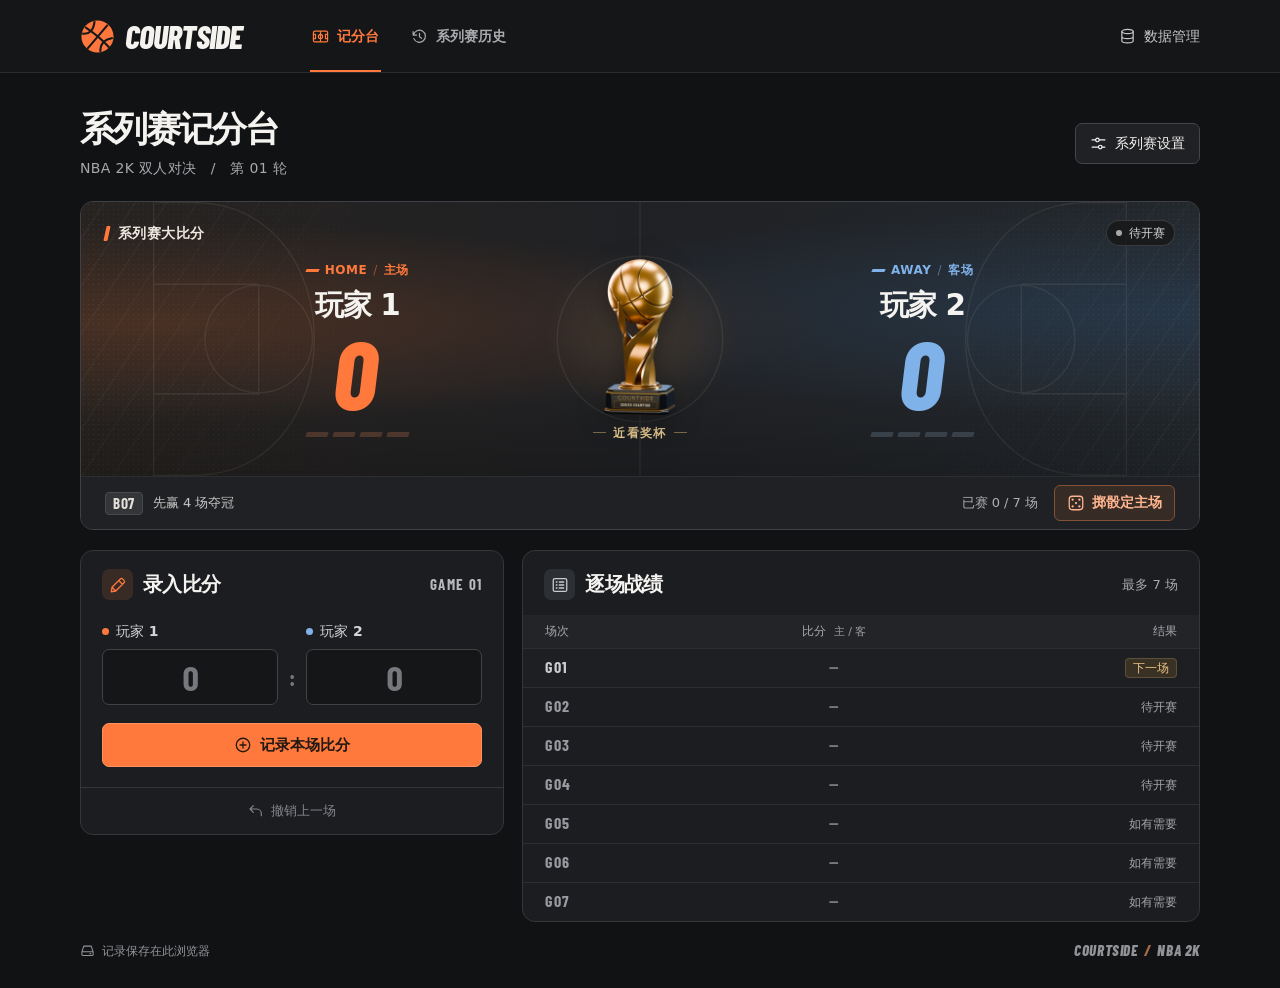
==== commit 62ebfe5e: "Award winners a personalized 3D basketball trophy and championship poster" ====
--- a/index.html
+++ b/index.html
@@ -7,16 +7,19 @@
   <meta name="description" content="和朋友打一轮 NBA 2K 系列赛。逐场记分，追踪胜场，争夺冠军奖杯。">
   <title>Courtside · NBA 2K 系列赛记分台</title>
   <link rel="icon" href="./assets/courtside.svg" type="image/svg+xml">
-  <link rel="stylesheet" href="./style.css?v=2">
+  <link rel="stylesheet" href="./style.css?v=3">
   <link rel="stylesheet" href="./dialogs.css">
   <link rel="stylesheet" href="./dice.css">
-  <link rel="stylesheet" href="./history.css?v=2">
+  <link rel="stylesheet" href="./history.css?v=3">
+  <link rel="stylesheet" href="./award.css">
   <script defer src="./engine.js?v=2"></script>
   <script defer src="./store.js"></script>
   <script defer src="./dialogs.js?v=2"></script>
   <script defer src="./dice.js"></script>
-  <script defer src="./history.js?v=2"></script>
-  <script defer src="./app.js?v=2"></script>
+  <script defer src="./trophy-model.js"></script>
+  <script defer src="./award.js"></script>
+  <script defer src="./history.js?v=3"></script>
+  <script defer src="./app.js?v=3"></script>
 </head>
 <body>
   <a class="skip" href="#main">跳转到主要内容</a>
@@ -65,10 +68,10 @@
               <div class="win-marks" id="marks-home" aria-hidden="true"></div>
             </div>
             <div class="trophy-block">
-              <div class="trophy-halo">
-                <img id="trophy" src="./assets/trophy.png" alt="金色篮球冠军奖杯" width="238" height="512">
-              </div>
-              <div class="trophy-plaque"><i></i><span id="trophy-label">冠军奖杯</span><i></i></div>
+              <button type="button" id="trophy-preview-button" class="trophy-showcase" aria-haspopup="dialog" aria-label="近看冠军奖杯">
+                <span class="trophy-halo"><img id="trophy" src="./assets/trophy-cutout.webp" alt="" width="240" height="400"></span>
+                <span class="trophy-plaque"><i></i><span id="trophy-label">近看奖杯</span><i></i></span>
+              </button>
             </div>
             <div class="competitor away">
               <span class="side-tag"><i></i><span id="away-role-en">AWAY</span><b>/</b><span id="away-role">客场</span></span>
@@ -100,6 +103,7 @@
           <div class="winner-card" id="winner-card" hidden>
             <span class="winner-icon" data-icon="trophy"></span>
             <strong id="winner-name"></strong><p id="winner-text"></p>
+            <button id="award-reopen" class="record-btn award-reopen" type="button" aria-haspopup="dialog"><span data-icon="trophy"></span>查看冠军奖杯</button>
             <button class="record-btn" type="button" data-open="next"><span data-icon="plus-circle"></span>开始下一轮</button>
           </div>
           <div class="entry-foot"><button id="undo" class="text-button" type="button" data-open="undo" disabled><span data-icon="undo"></span>撤销上一场</button></div>
@@ -116,6 +120,11 @@
     <span class="save-state" id="save-state"><span data-icon="drive"></span><span id="save-text">保存在此浏览器</span></span>
     <span class="footer-wordmark">COURTSIDE <i>/</i> NBA 2K</span>
   </footer>
+  <dialog id="trophy-preview" aria-labelledby="trophy-preview-title">
+    <header><h2 id="trophy-preview-title">Courtside 冠军奖杯</h2><form method="dialog"><button class="cs-d-close" type="submit" aria-label="关闭奖杯预览" autofocus>×</button></form></header>
+    <img id="trophy-preview-art" alt="聚光灯照亮金色篮球与托起它的金属翼片，底座正面嵌着冠军铭牌。">
+    <p>赢下这轮系列赛，就能领取刻有自己昵称的 3D 奖杯。</p>
+  </dialog>
   <div id="toast" class="toast" role="status" aria-live="polite"></div>
   <noscript>请启用 JavaScript 以使用系列赛记分台。</noscript>
 </body>
--- a/style.css
+++ b/style.css
@@ -69,6 +69,9 @@
 .win-marks i{width:22px;height:5px;border-radius:1px;background:color-mix(in srgb,var(--side) 17%,#292929);transform:skew(-17deg)}
 .win-marks .won{background:var(--side)}
 .trophy-block{align-self:center;display:flex;align-items:center;flex-direction:column;min-width:0}
+.trophy-showcase{display:grid;justify-items:center;min-width:0;max-width:100%;background:transparent;border:0;border-radius:10px;padding:4px;line-height:inherit}
+.trophy-showcase:hover .trophy-plaque{color:#ffe5a9}
+.trophy-showcase:hover img{filter:drop-shadow(0 2px 9px #d6a34840)}
 .trophy-halo{position:relative;display:grid;place-items:center;width:100%;isolation:isolate}
 .trophy-halo::before{content:"";position:absolute;z-index:-1;width:200px;height:180px;background:radial-gradient(ellipse,#d7a55321,transparent 67%);pointer-events:none}
 .trophy-halo img{width:auto;height:157px;max-width:95%;object-fit:contain;filter:drop-shadow(0 6px 12px #10101190)}
@@ -133,6 +136,17 @@
 .winner-card .winner-icon{color:var(--gold);margin:0 auto;display:flex}
 .winner-card strong{font-size:21px;display:block;overflow-wrap:anywhere;margin-top:5px;color:var(--gold)}
 .winner-card p{font-size:14px;color:var(--muted);margin-top:4px}
+.winner-card .award-reopen{background:#e7c584;border-color:#efd5a5;color:#261f12}
+.winner-card .award-reopen:hover{background:#f2d59e}
+.winner-card .record-btn + .record-btn{background:#25272a;color:var(--ink);border-color:var(--line);margin-top:9px}
+#trophy-preview{width:min(740px,calc(100% - 28px));padding:0;max-height:90vh;overflow:auto;border:1px solid #5f523d;border-radius:14px;background:#191a1c;color:var(--ink);box-shadow:0 16px 80px #0007}
+#trophy-preview::backdrop{background:#08090be6}
+#trophy-preview header{display:flex;align-items:center;justify-content:space-between;padding:12px 18px}
+#trophy-preview h2{font-size:19px}
+#trophy-preview form{margin:0}
+#trophy-preview button{font:400 26px/1 var(--body)}
+#trophy-preview img{display:block;width:100%;max-height:64vh;object-fit:contain;background:#0e1013}
+#trophy-preview p{padding:12px 18px 16px;color:#e3cda3;font-size:14px}
 .site-footer{display:flex;justify-content:space-between;align-items:center;gap:10px;padding:20px 0 28px;color:#929498;font-size:12px}
 .save-state{display:inline-flex;align-items:center;gap:7px}.save-state svg{width:15px;height:15px}
 .footer-wordmark{font-size:15px;letter-spacing:.04em;color:#929498}.footer-wordmark i{color:#a66b49;margin:0 3px}
--- a/history.css
+++ b/history.css
@@ -191,6 +191,17 @@
   font-size: 12px;
   font-weight: 400;
 }
+.archive-award {
+  margin: 0 18px 12px;
+  padding: 7px 13px;
+  min-height: 40px;
+  color: #edce93;
+  background: #322a20;
+  border: 1px solid #63523a;
+  border-radius: 6px;
+  font: 600 14px/1.4 var(--body);
+}
+.archive-award:hover { background: #403325; }
 .archive-game-win.side-0 {
   color: var(--orange, #ff783c);
 }
--- a/award.css
+++ b/award.css
@@ -0,0 +1,66 @@
+.award-dialog {
+  box-sizing:border-box;
+  width:min(600px, calc(100vw - 32px));
+  max-width:none;
+  max-height:min(90vh, 880px);
+  max-height:min(90dvh, 880px);
+  margin:auto;
+  padding:0;
+  overflow:auto;
+  border:1px solid #73604a;
+  border-radius:16px;
+  background:#1b1a19;
+  color:#fff8e8;
+  font-family:var(--body);
+  text-align:left;
+  box-shadow:0 26px 110px #000a;
+}
+.award-dialog::backdrop { background:rgb(5 7 9 / 83%); backdrop-filter:blur(6px); }
+body:has(.award-dialog[open]) { overflow:hidden; }
+.award-dialog[open] { animation:award-reveal .27s ease-out; }
+@keyframes award-reveal { from { opacity:0; transform:translateY(7px); } to { opacity:1; transform:none; } }
+.award-hero { position:relative; background:#111418; }
+.award-image { display:block; width:100%; height:auto; aspect-ratio:auto 3 / 2; object-fit:contain; }
+.award-nameplate { display:block; position:absolute; inset:0; width:100%; height:100%; pointer-events:none; }
+.award-close {
+  position:absolute; right:13px; top:13px; display:grid; place-items:center;
+  width:44px; height:44px; padding:0;
+  color:#fcf6ea; background:#111418d9; border:1px solid #ccc5ad60; border-radius:50%;
+}
+.award-close:hover { background:#302e2a; }
+.award-body { border-top:2px solid #a58654; padding:22px clamp(18px, 5vw, 30px) 25px; }
+.award-head { display:grid; grid-template-columns:minmax(0,1fr) auto; gap:14px; align-items:start; }
+.award-label { margin:0 0 3px; font-size:14px; line-height:1.5; color:#e4be7d; font-weight:650; }
+.award-winner {
+  min-width:0; margin:0; color:#fff9e9; font-size:clamp(27px,5vw,40px); line-height:1.22;
+  letter-spacing:-.025em; font-weight:750; overflow-wrap:anywhere;
+}
+.award-winner:focus { outline:none; }
+.award-result { display:grid; justify-items:end; align-content:start; }
+.award-score { color:#edc783; font:700 clamp(38px,7vw,52px)/.98 var(--display); white-space:nowrap; }
+.award-result-label,.award-meta { color:#baafa1; font-size:12px; line-height:1.55; }
+.award-result-label { margin-top:4px; }
+.award-opponent { margin:9px 0 3px; color:#e3ded5; overflow-wrap:anywhere; font-size:15px; line-height:1.55; }
+.award-meta { margin:0; }
+.award-actions { display:flex; flex-wrap:wrap; gap:9px; margin-top:21px; }
+.award-action {
+  display:inline-flex; justify-content:center; align-items:center; gap:8px;
+  min-height:44px; padding:9px 15px; border-radius:7px; border:1px solid transparent;
+  font:650 14px/1.45 var(--body); cursor:pointer;
+}
+.award-primary { color:#281b0b; background:#e6c181; }
+.award-primary:hover { background:#f5d29a; }
+.award-secondary { color:#e7ddcc; border-color:#615443; background:#25221f; }
+.award-secondary:hover { background:#393028; }
+.award-action:disabled { cursor:wait; opacity:.7; }
+.award-action:focus-visible,.award-close:focus-visible { outline:2px solid #f1d59d; outline-offset:3px; }
+.award-status { font-size:13px; line-height:1.55; color:#d1c9b9; margin:12px 0 0; }
+.award-status:empty { display:none; }
+@media (max-width:480px) {
+  .award-dialog { width:calc(100vw - 22px); border-radius:13px; }
+  .award-body { padding:17px 16px 18px; }
+  .award-close { top:8px; right:8px; }
+  .award-actions { gap:7px; margin-top:15px; }
+  .award-action { flex:1 1 auto; padding-inline:8px; }
+}
+@media (prefers-reduced-motion:reduce) { .award-dialog[open] { animation:none; } }
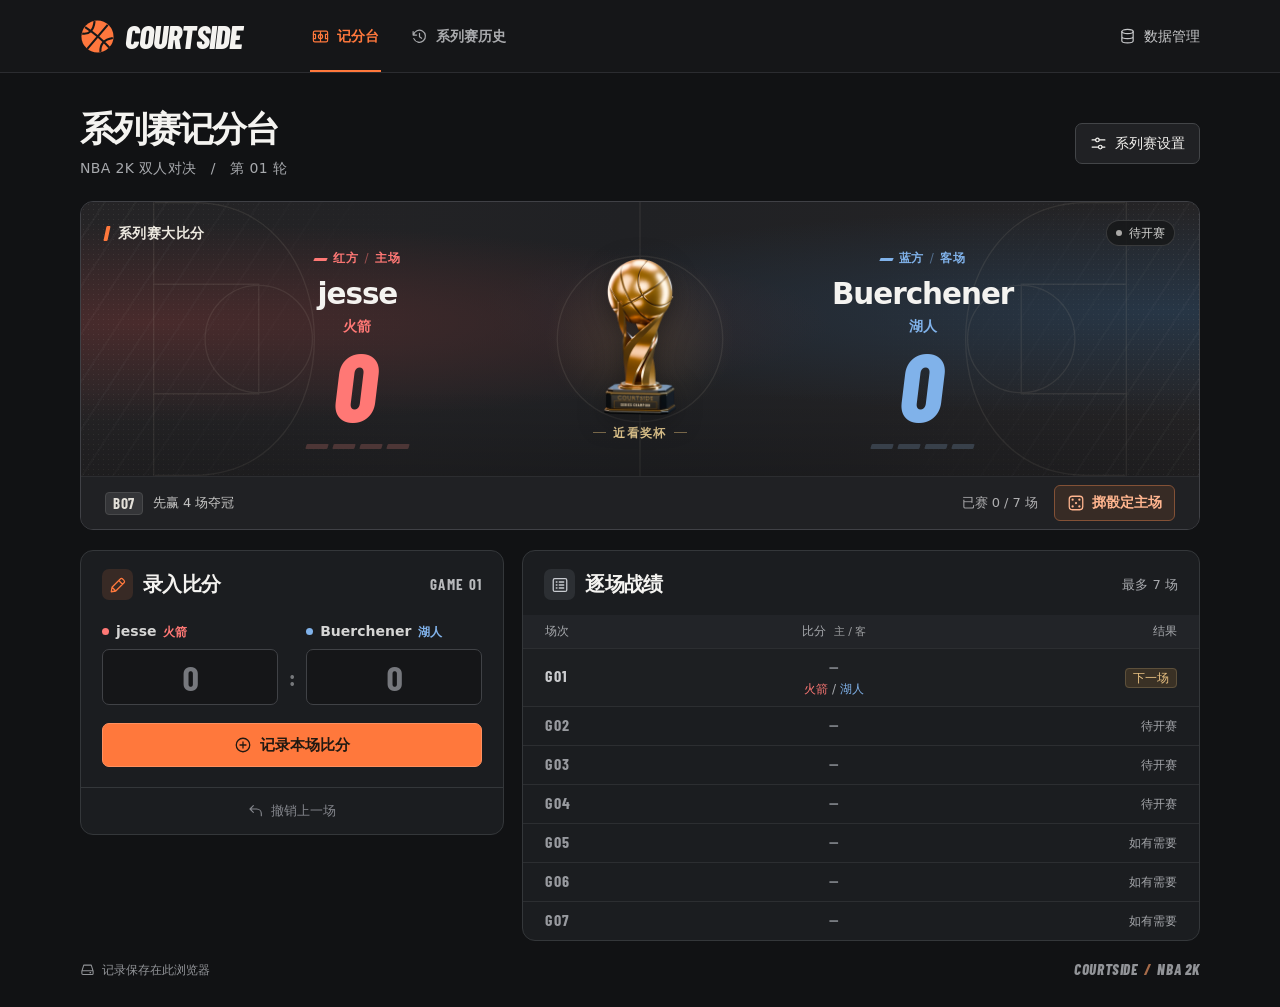
==== commit 362a8807: "Set the opener to jesse’s Rockets against Buerchener’s Lakers" ====
--- a/index.html
+++ b/index.html
@@ -7,19 +7,19 @@
   <meta name="description" content="和朋友打一轮 NBA 2K 系列赛。逐场记分，追踪胜场，争夺冠军奖杯。">
   <title>Courtside · NBA 2K 系列赛记分台</title>
   <link rel="icon" href="./assets/courtside.svg" type="image/svg+xml">
-  <link rel="stylesheet" href="./style.css?v=3">
-  <link rel="stylesheet" href="./dialogs.css">
-  <link rel="stylesheet" href="./dice.css">
-  <link rel="stylesheet" href="./history.css?v=3">
+  <link rel="stylesheet" href="./style.css?v=4">
+  <link rel="stylesheet" href="./dialogs.css?v=4">
+  <link rel="stylesheet" href="./dice.css?v=4">
+  <link rel="stylesheet" href="./history.css?v=4">
   <link rel="stylesheet" href="./award.css">
-  <script defer src="./engine.js?v=2"></script>
+  <script defer src="./engine.js?v=4"></script>
   <script defer src="./store.js"></script>
-  <script defer src="./dialogs.js?v=2"></script>
-  <script defer src="./dice.js"></script>
+  <script defer src="./dialogs.js?v=4"></script>
+  <script defer src="./dice.js?v=4"></script>
   <script defer src="./trophy-model.js"></script>
   <script defer src="./award.js"></script>
-  <script defer src="./history.js?v=3"></script>
-  <script defer src="./app.js?v=3"></script>
+  <script defer src="./history.js?v=4"></script>
+  <script defer src="./app.js?v=4"></script>
 </head>
 <body>
   <a class="skip" href="#main">跳转到主要内容</a>
@@ -61,9 +61,10 @@
             <span class="status-pill" id="series-status"><i></i><span>待开赛</span></span>
           </div>
           <div class="matchup">
-            <div class="competitor home">
-              <span class="side-tag"><i></i><span id="home-role-en">HOME</span><b>/</b><span id="home-role">主场</span></span>
-              <h3 id="name-home">玩家 1</h3>
+            <div class="competitor home" data-player="red">
+              <span class="side-tag"><i></i><span id="home-role-en">红方</span><b>/</b><span id="home-role">主场</span></span>
+              <h3 id="name-home">jesse</h3>
+              <span class="club-name" id="team-home">火箭</span>
               <div class="win-count" id="wins-home" aria-label="主场 0 胜">0</div>
               <div class="win-marks" id="marks-home" aria-hidden="true"></div>
             </div>
@@ -73,9 +74,10 @@
                 <span class="trophy-plaque"><i></i><span id="trophy-label">近看奖杯</span><i></i></span>
               </button>
             </div>
-            <div class="competitor away">
-              <span class="side-tag"><i></i><span id="away-role-en">AWAY</span><b>/</b><span id="away-role">客场</span></span>
-              <h3 id="name-away">玩家 2</h3>
+            <div class="competitor away" data-player="blue">
+              <span class="side-tag"><i></i><span id="away-role-en">蓝方</span><b>/</b><span id="away-role">客场</span></span>
+              <h3 id="name-away">Buerchener</h3>
+              <span class="club-name" id="team-away">湖人</span>
               <div class="win-count" id="wins-away" aria-label="客场 0 胜">0</div>
               <div class="win-marks" id="marks-away" aria-hidden="true"></div>
             </div>
@@ -93,9 +95,9 @@
           <div class="panel-heading"><div class="panel-heading-label"><span class="icon-box orange-icon" data-icon="pen"></span><h2 id="entry-heading">录入比分</h2></div><span class="game-label" id="game-label">GAME 01</span></div>
           <form id="score-form" novalidate>
             <div class="score-inputs">
-              <label class="input-side home"><span class="input-name"><i></i><span id="input-home-label">玩家 1</span></span><input id="score-home" type="text" inputmode="numeric" pattern="[0-9]*" autocomplete="off" maxlength="6" placeholder="0" required></label>
+              <label class="input-side home" data-player="red"><span class="input-name"><i></i><span id="input-home-label">jesse</span><small class="entry-team" id="input-home-team">火箭</small></span><input id="score-home" type="text" inputmode="numeric" pattern="[0-9]*" autocomplete="off" maxlength="6" placeholder="0" required></label>
               <span class="input-colon" aria-hidden="true">:</span>
-              <label class="input-side away"><span class="input-name"><i></i><span id="input-away-label">玩家 2</span></span><input id="score-away" type="text" inputmode="numeric" pattern="[0-9]*" autocomplete="off" maxlength="6" placeholder="0" required></label>
+              <label class="input-side away" data-player="blue"><span class="input-name"><i></i><span id="input-away-label">Buerchener</span><small class="entry-team" id="input-away-team">湖人</small></span><input id="score-away" type="text" inputmode="numeric" pattern="[0-9]*" autocomplete="off" maxlength="6" placeholder="0" required></label>
             </div>
             <p id="score-error" class="form-error" role="alert" hidden></p>
             <button class="record-btn" type="submit"><span data-icon="plus-circle"></span><span id="record-label">记录本场比分</span></button>
--- a/style.css
+++ b/style.css
@@ -3,7 +3,7 @@
 :root {
   color-scheme:dark;
   --bg:#111214; --panel:#1b1d20; --line:#34373a; --muted:#a7a9ad;
-  --ink:#f4f3f0; --orange:#ff783c; --blue:#80b2ea; --gold:#e5bd70;
+  --ink:#f4f3f0; --orange:#ff783c; --red:#ff7875; --blue:#80b2ea; --gold:#e5bd70;
   --display:"Barlow Condensed","Arial Narrow",sans-serif;
   --body:"PingFang SC","Noto Sans SC","Microsoft YaHei",system-ui,sans-serif;
 }
@@ -43,8 +43,9 @@
 .secondary-btn{border:1px solid #434548;background:#202124;padding:9px 14px;min-height:40px}
 .secondary-btn:hover{background:#2a2c2e;border-color:#666}
 .scoreboard,.panel{border:1px solid var(--line);border-radius:13px;overflow:hidden;background:var(--panel)}
-.scoreboard{border-color:#404146}
-.arena{position:relative;isolation:isolate;overflow:hidden;background:radial-gradient(ellipse at 6% 44%,#493024 0%,transparent 46%),radial-gradient(ellipse at 97% 40%,#273646 0%,transparent 45%),linear-gradient(90deg,#272320,#202124 49%,#23282d)}
+.scoreboard{border-color:#404146;--left-wash:#492b2c;--right-wash:#273646}
+.scoreboard[data-home-player="blue"]{--left-wash:#273646;--right-wash:#492b2c}
+.arena{position:relative;isolation:isolate;overflow:hidden;background:radial-gradient(ellipse at 6% 44%,var(--left-wash) 0%,transparent 46%),radial-gradient(ellipse at 97% 40%,var(--right-wash) 0%,transparent 45%),linear-gradient(90deg,#252426,#202124 49%,#252426)}
 .arena::before,.arena::after{content:"";position:absolute;z-index:-1;inset:0;pointer-events:none}
 .arena::before{background:repeating-linear-gradient(123deg,transparent 0 19px,rgba(255,255,255,.032) 19px 21px,transparent 21px 26px);mask-image:linear-gradient(110deg,#151515,transparent 29%,transparent 72%,black)}
 .arena::after{background:linear-gradient(180deg,transparent 68%,rgba(0,0,0,.19))}
@@ -58,7 +59,11 @@
 .status-pill.playing i{background:#87c4a4}
 .status-pill.finished{color:#f0cb83;border-color:#e5bd7040}.status-pill.finished i{background:var(--gold)}
 .matchup{width:min(88%,930px);margin:0 auto;display:grid;grid-template-columns:minmax(0,1fr) minmax(115px,.55fr) minmax(0,1fr);align-items:center;text-align:center;min-height:230px;padding:0 0 22px;position:relative}
-.home{--side:var(--orange)} .away{--side:var(--blue)}
+[data-player="red"]{--side:var(--red)} [data-player="blue"]{--side:var(--blue)}
+.club-name{color:var(--side);font-size:14px;font-weight:650;max-width:100%;overflow-wrap:anywhere;margin-bottom:2px}
+.entry-team{color:var(--side);font-size:12px;font-weight:600}
+.game-teams{display:block;margin-top:2px;font-size:12px;color:var(--muted);overflow-wrap:anywhere}
+.game-teams [data-player]{color:var(--side)}
 .competitor{min-width:0;display:flex;align-items:center;flex-direction:column}
 .side-tag{display:flex;align-items:center;gap:6px;color:var(--side);font-size:12px;font-weight:650;letter-spacing:.045em;line-height:1.3}
 .side-tag i{width:13px;height:3px;transform:skew(-25deg);background:var(--side)}
@@ -125,7 +130,7 @@
 .game-num{font:700 16px/1.2 var(--display);letter-spacing:.08em;color:#cbcccf}
 tr.future .game-num{color:#989a9f}tr.upcoming{background:#ffffff02}
 .log-score{font:700 19px/1 var(--display);letter-spacing:.04em}
-.log-score .higher-home{color:var(--orange)}.log-score .higher-away{color:var(--blue)}
+.log-score .higher-red{color:var(--red)}.log-score .higher-blue{color:var(--blue)}
 .log-score b{font-weight:400;color:#87898d;padding:0 4px}
 .result-name{font-size:13px;font-weight:550;display:inline-flex;align-items:center;gap:6px;max-width:100%;overflow-wrap:anywhere}
 .result-name .win-dot{width:6px;height:6px}
--- a/dialogs.css
+++ b/dialogs.css
@@ -38,7 +38,7 @@
 .cs-d-player > span, .cs-d-fieldset legend { font-size: 13px; color: #d7d7d7; font-weight: 600; }
 .cs-d-player > span { display: flex; gap: 8px; align-items: center; }
 .cs-d-dot { width: 7px; height: 7px; border-radius: 50%; }
-.cs-d-dot.p1 { background: var(--orange, #ff783c); }
+.cs-d-dot.p1 { background: var(--red, #ff786c); }
 .cs-d-dot.p2 { background: var(--blue, #80b2ea); }
 .cs-dialog .cs-d-player input {
   width: 100%; min-width: 0; height: 44px; border-radius: 7px;
--- a/dice.css
+++ b/dice.css
@@ -47,9 +47,10 @@
   box-shadow: inset 0 1px 2px #0006;
 }
 .dice-value { font-size: 13px; font-weight: 600; color: var(--muted); }
-.dice-seat[data-side="home"] { background: linear-gradient(180deg, transparent, #55332238); }
-.dice-seat[data-side="home"] .dice-value { color: var(--orange); }
-.dice-seat[data-side="away"] .dice-value { color: var(--blue); }
+.dice-seat[data-player="red"] { --dice-side-color: var(--red, #ff786c); }
+.dice-seat[data-player="blue"] { --dice-side-color: var(--blue, #80b2ea); }
+.dice-player, .dice-seat[data-side]:not([data-side=""]) .dice-value { color: var(--dice-side-color); }
+.dice-seat[data-side="home"] { background: linear-gradient(180deg, transparent, #c8ad6c12); }
 .dice-outcome {
   color: var(--ink);
   font-size: 15px;
--- a/history.css
+++ b/history.css
@@ -203,7 +203,7 @@
 }
 .archive-award:hover { background: #403325; }
 .archive-game-win.side-0 {
-  color: var(--orange, #ff783c);
+  color: var(--red, #ff7875);
 }
 .archive-game-win.side-1 {
   color: var(--blue, #80b2ea);
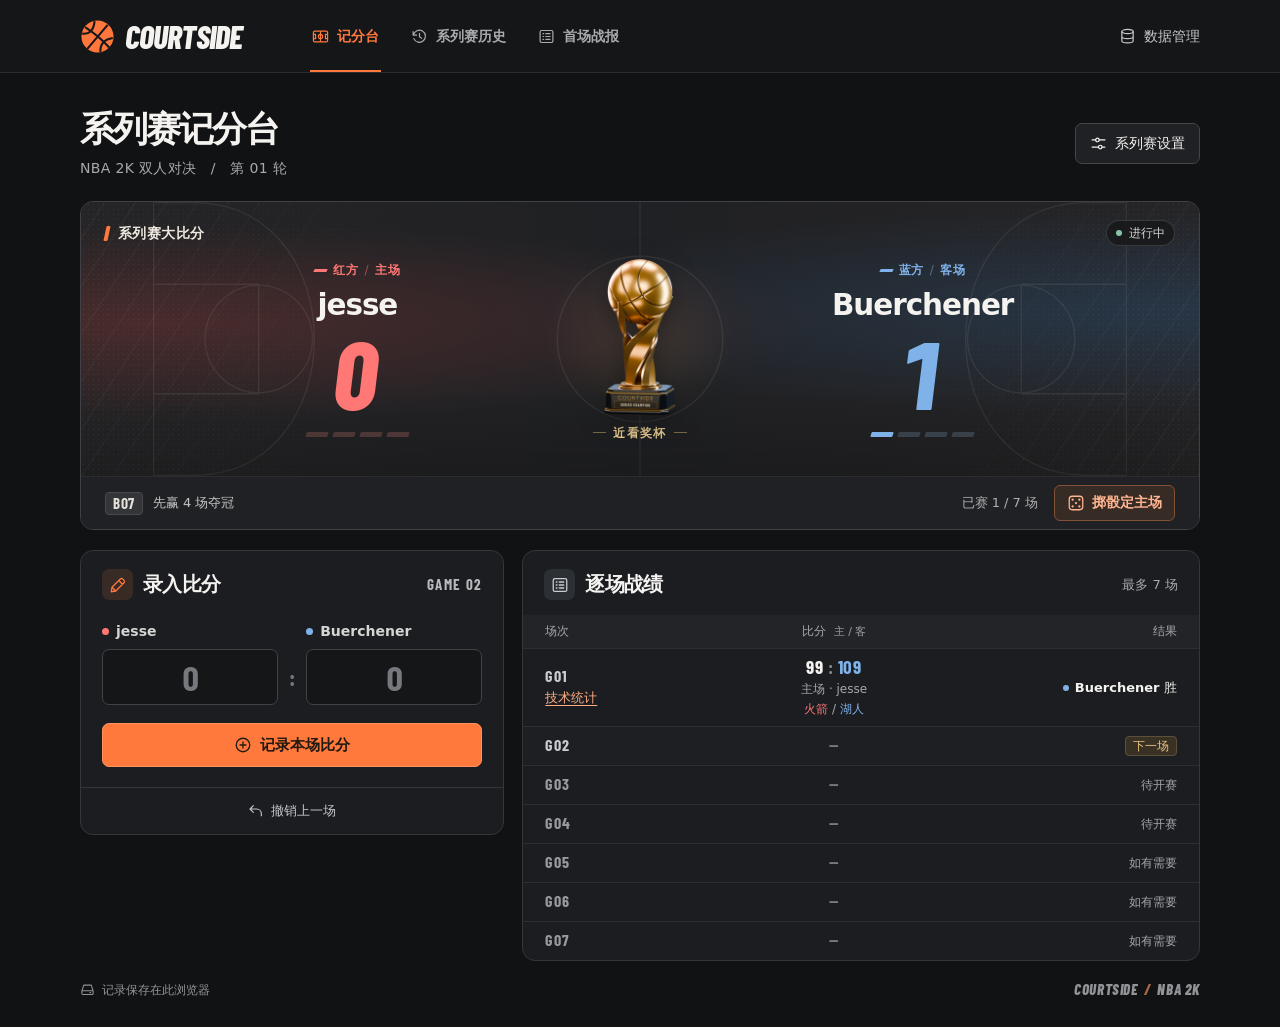
==== commit 8e252fa8: "Publish the Lakers opening win and Game 1 box score" ====
--- a/index.html
+++ b/index.html
@@ -7,19 +7,19 @@
   <meta name="description" content="和朋友打一轮 NBA 2K 系列赛。逐场记分，追踪胜场，争夺冠军奖杯。">
   <title>Courtside · NBA 2K 系列赛记分台</title>
   <link rel="icon" href="./assets/courtside.svg" type="image/svg+xml">
-  <link rel="stylesheet" href="./style.css?v=4">
+  <link rel="stylesheet" href="./style.css?v=5">
   <link rel="stylesheet" href="./dialogs.css?v=4">
   <link rel="stylesheet" href="./dice.css?v=4">
   <link rel="stylesheet" href="./history.css?v=4">
   <link rel="stylesheet" href="./award.css">
-  <script defer src="./engine.js?v=4"></script>
-  <script defer src="./store.js"></script>
+  <script defer src="./engine.js?v=5"></script>
+  <script defer src="./store.js?v=5"></script>
   <script defer src="./dialogs.js?v=4"></script>
   <script defer src="./dice.js?v=4"></script>
   <script defer src="./trophy-model.js"></script>
   <script defer src="./award.js"></script>
-  <script defer src="./history.js?v=4"></script>
-  <script defer src="./app.js?v=4"></script>
+  <script defer src="./history.js?v=5"></script>
+  <script defer src="./app.js?v=5"></script>
 </head>
 <body>
   <a class="skip" href="#main">跳转到主要内容</a>
@@ -32,6 +32,7 @@
       <nav aria-label="主要导航">
         <a class="nav-link active" data-view="board" href="#board" aria-current="page"><span data-icon="court"></span>记分台</a>
         <a class="nav-link" data-view="history" href="#history"><span data-icon="history"></span>系列赛历史</a>
+        <a class="nav-link" href="./reports/game-01/index.html"><span data-icon="list"></span>首场战报</a>
       </nav>
       <button class="header-data" type="button" data-open="data"><span data-icon="database"></span>数据管理</button>
     </div>
@@ -58,14 +59,14 @@
           </svg>
           <div class="hero-top">
             <h2 id="matchup-title"><i></i>系列赛大比分</h2>
-            <span class="status-pill" id="series-status"><i></i><span>待开赛</span></span>
+            <span class="status-pill playing" id="series-status"><i></i><span>进行中</span></span>
           </div>
           <div class="matchup">
             <div class="competitor home" data-player="red">
               <span class="side-tag"><i></i><span id="home-role-en">红方</span><b>/</b><span id="home-role">主场</span></span>
               <h3 id="name-home">jesse</h3>
-              <span class="club-name" id="team-home">火箭</span>
-              <div class="win-count" id="wins-home" aria-label="主场 0 胜">0</div>
+              <span class="club-name" id="team-home" hidden></span>
+              <div class="win-count" id="wins-home" aria-label="jesse，0 胜">0</div>
               <div class="win-marks" id="marks-home" aria-hidden="true"></div>
             </div>
             <div class="trophy-block">
@@ -77,27 +78,27 @@
             <div class="competitor away" data-player="blue">
               <span class="side-tag"><i></i><span id="away-role-en">蓝方</span><b>/</b><span id="away-role">客场</span></span>
               <h3 id="name-away">Buerchener</h3>
-              <span class="club-name" id="team-away">湖人</span>
-              <div class="win-count" id="wins-away" aria-label="客场 0 胜">0</div>
+              <span class="club-name" id="team-away" hidden></span>
+              <div class="win-count" id="wins-away" aria-label="Buerchener，1 胜">1</div>
               <div class="win-marks" id="marks-away" aria-hidden="true"></div>
             </div>
           </div>
         </div>
         <div class="hero-foot">
           <div><span class="format" id="hero-bo">BO7</span><span id="hero-rule">先赢 4 场夺冠</span></div>
-          <span class="progress-count" id="progress-count">已赛 0 / 7 场</span>
+          <span class="progress-count" id="progress-count">已赛 1 / 7 场</span>
           <button class="home-dice-button" id="home-dice" type="button" aria-haspopup="dialog"><span data-icon="die"></span><span id="home-dice-label">掷骰定主场</span></button>
         </div>
       </section>
 
       <div class="score-panels">
         <section class="panel entry-panel" aria-labelledby="entry-heading">
-          <div class="panel-heading"><div class="panel-heading-label"><span class="icon-box orange-icon" data-icon="pen"></span><h2 id="entry-heading">录入比分</h2></div><span class="game-label" id="game-label">GAME 01</span></div>
+          <div class="panel-heading"><div class="panel-heading-label"><span class="icon-box orange-icon" data-icon="pen"></span><h2 id="entry-heading">录入比分</h2></div><span class="game-label" id="game-label">GAME 02</span></div>
           <form id="score-form" novalidate>
             <div class="score-inputs">
-              <label class="input-side home" data-player="red"><span class="input-name"><i></i><span id="input-home-label">jesse</span><small class="entry-team" id="input-home-team">火箭</small></span><input id="score-home" type="text" inputmode="numeric" pattern="[0-9]*" autocomplete="off" maxlength="6" placeholder="0" required></label>
+              <label class="input-side home" data-player="red"><span class="input-name"><i></i><span id="input-home-label">jesse</span><small class="entry-team" id="input-home-team" hidden></small></span><input id="score-home" type="text" inputmode="numeric" pattern="[0-9]*" autocomplete="off" maxlength="6" placeholder="0" required></label>
               <span class="input-colon" aria-hidden="true">:</span>
-              <label class="input-side away" data-player="blue"><span class="input-name"><i></i><span id="input-away-label">Buerchener</span><small class="entry-team" id="input-away-team">湖人</small></span><input id="score-away" type="text" inputmode="numeric" pattern="[0-9]*" autocomplete="off" maxlength="6" placeholder="0" required></label>
+              <label class="input-side away" data-player="blue"><span class="input-name"><i></i><span id="input-away-label">Buerchener</span><small class="entry-team" id="input-away-team" hidden></small></span><input id="score-away" type="text" inputmode="numeric" pattern="[0-9]*" autocomplete="off" maxlength="6" placeholder="0" required></label>
             </div>
             <p id="score-error" class="form-error" role="alert" hidden></p>
             <button class="record-btn" type="submit"><span data-icon="plus-circle"></span><span id="record-label">记录本场比分</span></button>
--- a/style.css
+++ b/style.css
@@ -64,6 +64,8 @@
 .entry-team{color:var(--side);font-size:12px;font-weight:600}
 .game-teams{display:block;margin-top:2px;font-size:12px;color:var(--muted);overflow-wrap:anywhere}
 .game-teams [data-player]{color:var(--side)}
+.game-report-link{display:block;width:fit-content;color:#ffac83;font-size:13px;font-weight:550;line-height:1.6;text-underline-offset:3px}
+.game-report-link:hover{color:#ffccb2}
 .competitor{min-width:0;display:flex;align-items:center;flex-direction:column}
 .side-tag{display:flex;align-items:center;gap:6px;color:var(--side);font-size:12px;font-weight:650;letter-spacing:.045em;line-height:1.3}
 .side-tag i{width:13px;height:3px;transform:skew(-25deg);background:var(--side)}
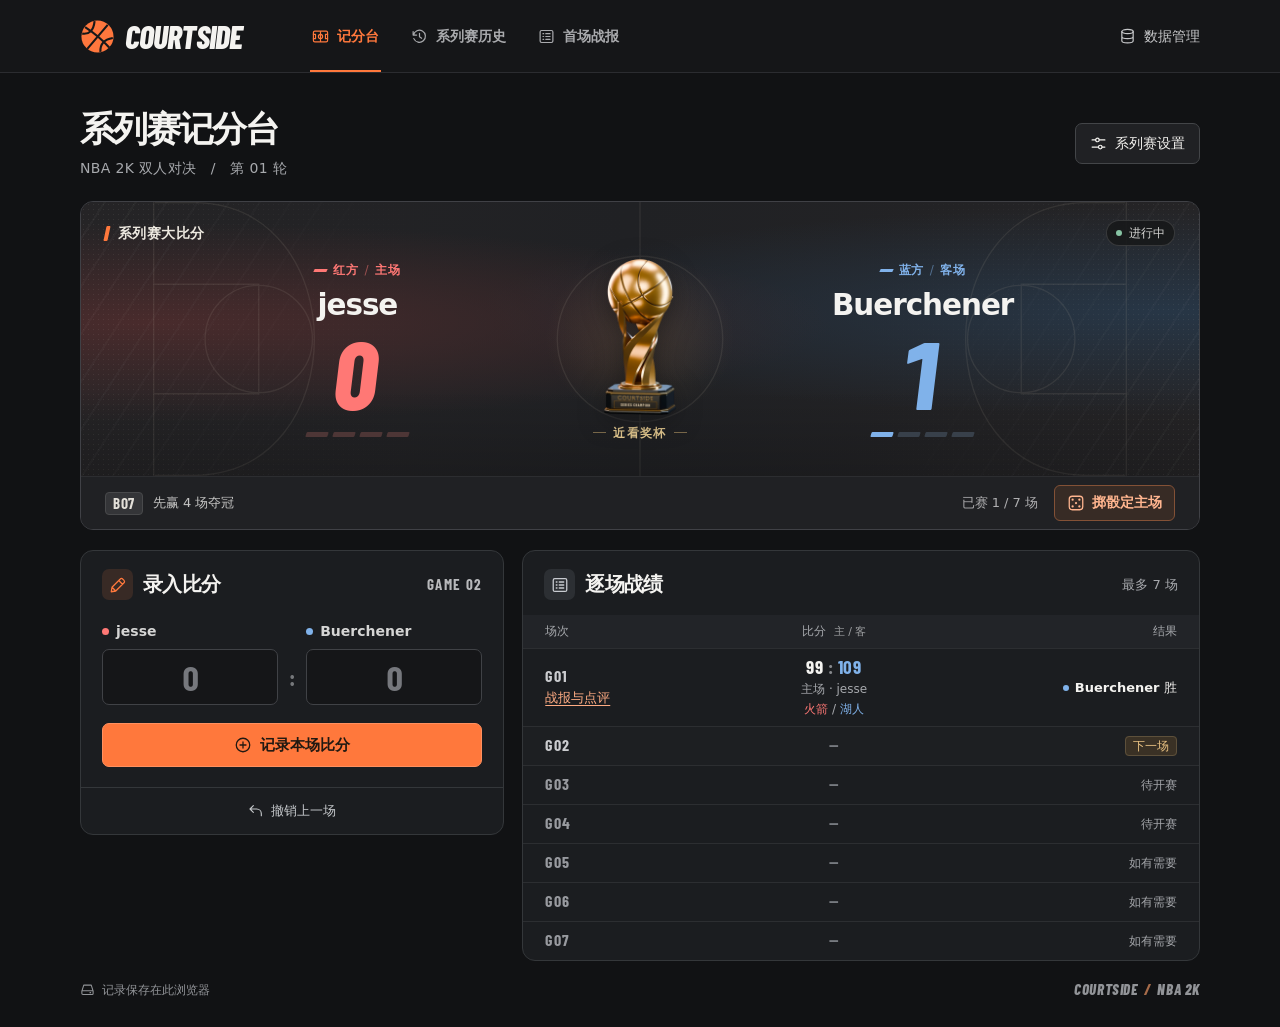
==== commit 543641a3: "Add AI commentary and optional narration to the opening game report" ====
--- a/index.html
+++ b/index.html
@@ -18,8 +18,8 @@
   <script defer src="./dice.js?v=4"></script>
   <script defer src="./trophy-model.js"></script>
   <script defer src="./award.js"></script>
-  <script defer src="./history.js?v=5"></script>
-  <script defer src="./app.js?v=5"></script>
+  <script defer src="./history.js?v=6"></script>
+  <script defer src="./app.js?v=6"></script>
 </head>
 <body>
   <a class="skip" href="#main">跳转到主要内容</a>
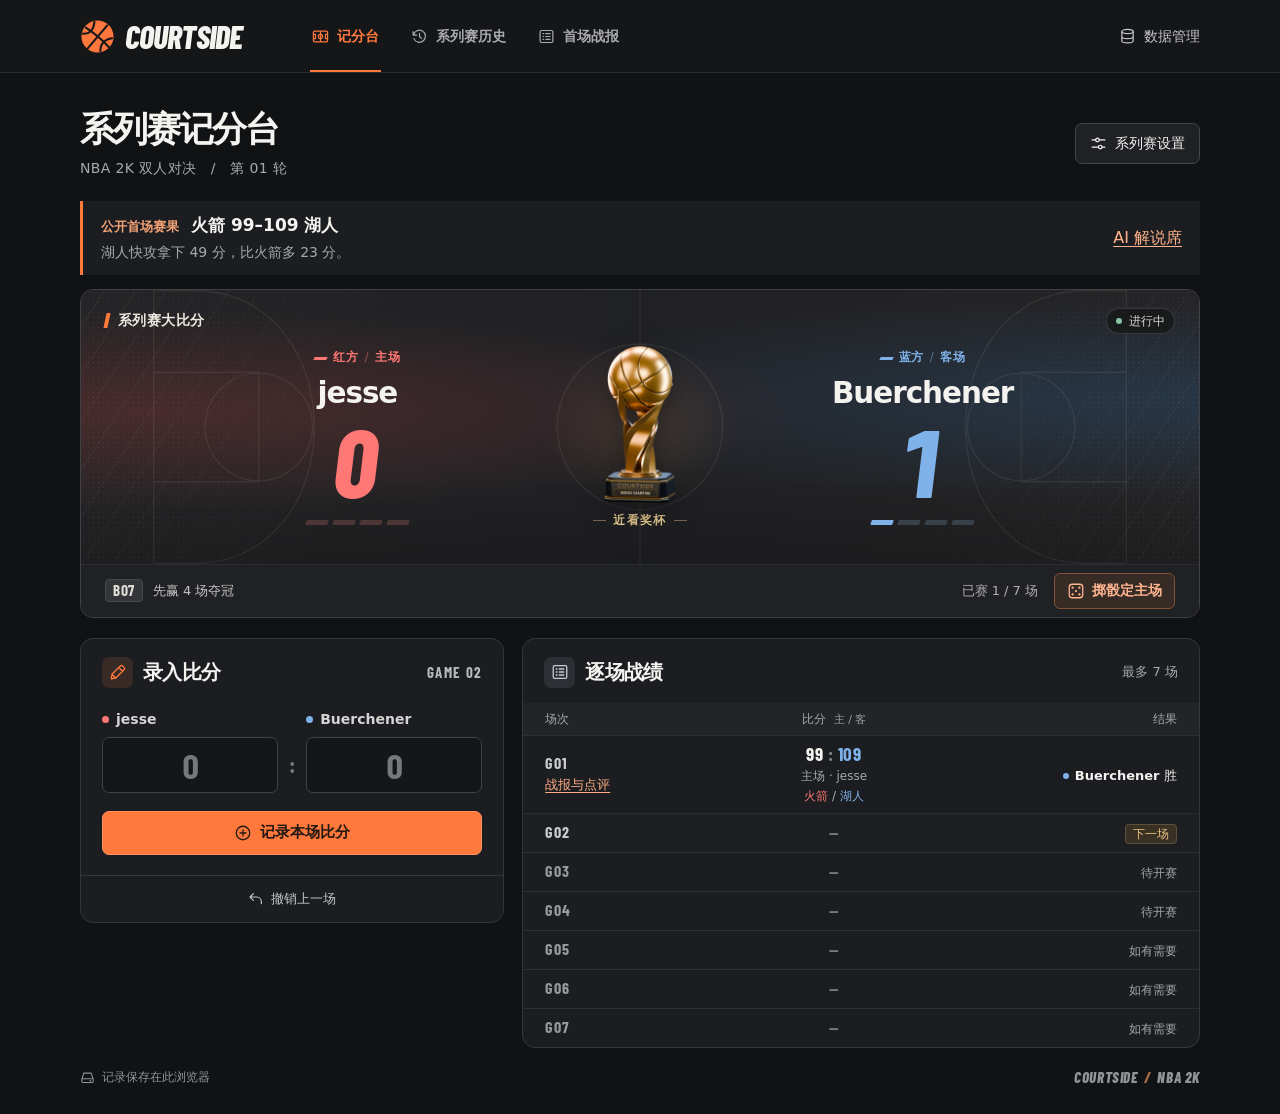
==== commit 8cb3cdd9: "Recover the published opener for existing mixed-case scorebooks" ====
--- a/index.html
+++ b/index.html
@@ -7,19 +7,19 @@
   <meta name="description" content="和朋友打一轮 NBA 2K 系列赛。逐场记分，追踪胜场，争夺冠军奖杯。">
   <title>Courtside · NBA 2K 系列赛记分台</title>
   <link rel="icon" href="./assets/courtside.svg" type="image/svg+xml">
-  <link rel="stylesheet" href="./style.css?v=5">
+  <link rel="stylesheet" href="./style.css?v=7">
   <link rel="stylesheet" href="./dialogs.css?v=4">
   <link rel="stylesheet" href="./dice.css?v=4">
   <link rel="stylesheet" href="./history.css?v=4">
   <link rel="stylesheet" href="./award.css">
-  <script defer src="./engine.js?v=5"></script>
-  <script defer src="./store.js?v=5"></script>
+  <script defer src="./engine.js?v=7"></script>
+  <script defer src="./store.js?v=7"></script>
   <script defer src="./dialogs.js?v=4"></script>
   <script defer src="./dice.js?v=4"></script>
   <script defer src="./trophy-model.js"></script>
   <script defer src="./award.js"></script>
   <script defer src="./history.js?v=6"></script>
-  <script defer src="./app.js?v=6"></script>
+  <script defer src="./app.js?v=7"></script>
 </head>
 <body>
   <a class="skip" href="#main">跳转到主要内容</a>
@@ -46,6 +46,16 @@
     <div id="storage-warning" class="storage-warning" hidden></div>
 
     <div id="board-view">
+      <aside class="published-game" id="published-game" aria-label="已公布的首场赛果">
+        <div>
+          <p class="opener-final"><span>公开首场赛果</span> <strong>火箭 99–109 湖人</strong></p>
+          <p class="opener-take">湖人快攻拿下 49 分，比火箭多 23 分。</p>
+        </div>
+        <div class="opener-actions">
+          <button type="button" class="secondary-btn" id="restore-opener" hidden>载入首场比分</button>
+          <a id="opener-commentary" href="./reports/game-01/index.html#commentary">AI 解说席</a>
+        </div>
+      </aside>
       <section class="scoreboard" aria-labelledby="matchup-title">
         <div class="arena">
           <div class="arena-pattern" aria-hidden="true"></div>
--- a/style.css
+++ b/style.css
@@ -42,6 +42,13 @@
 .titlebar p{font-size:14px;color:var(--muted);margin-top:7px;letter-spacing:.025em}
 .secondary-btn{border:1px solid #434548;background:#202124;padding:9px 14px;min-height:40px}
 .secondary-btn:hover{background:#2a2c2e;border-color:#666}
+.published-game{display:flex;align-items:center;justify-content:space-between;flex-wrap:wrap;gap:4px 18px;margin:0 0 14px;padding:12px 18px;border-left:3px solid var(--orange);background:var(--panel)}
+.opener-final{display:flex;align-items:baseline;flex-wrap:wrap;gap:4px 12px}
+.opener-final span{color:#f4a376;font-size:13px;font-weight:650}
+.opener-final strong{font-size:17px;font-variant-numeric:tabular-nums}
+.opener-take{color:var(--muted);font-size:14px;margin-top:3px}
+.opener-actions{display:flex;align-items:center;gap:16px;flex-wrap:wrap}
+.opener-actions a{display:inline-flex;align-items:center;min-height:44px;color:#ffb38c;text-underline-offset:3px}
 .scoreboard,.panel{border:1px solid var(--line);border-radius:13px;overflow:hidden;background:var(--panel)}
 .scoreboard{border-color:#404146;--left-wash:#492b2c;--right-wash:#273646}
 .scoreboard[data-home-player="blue"]{--left-wash:#273646;--right-wash:#492b2c}
